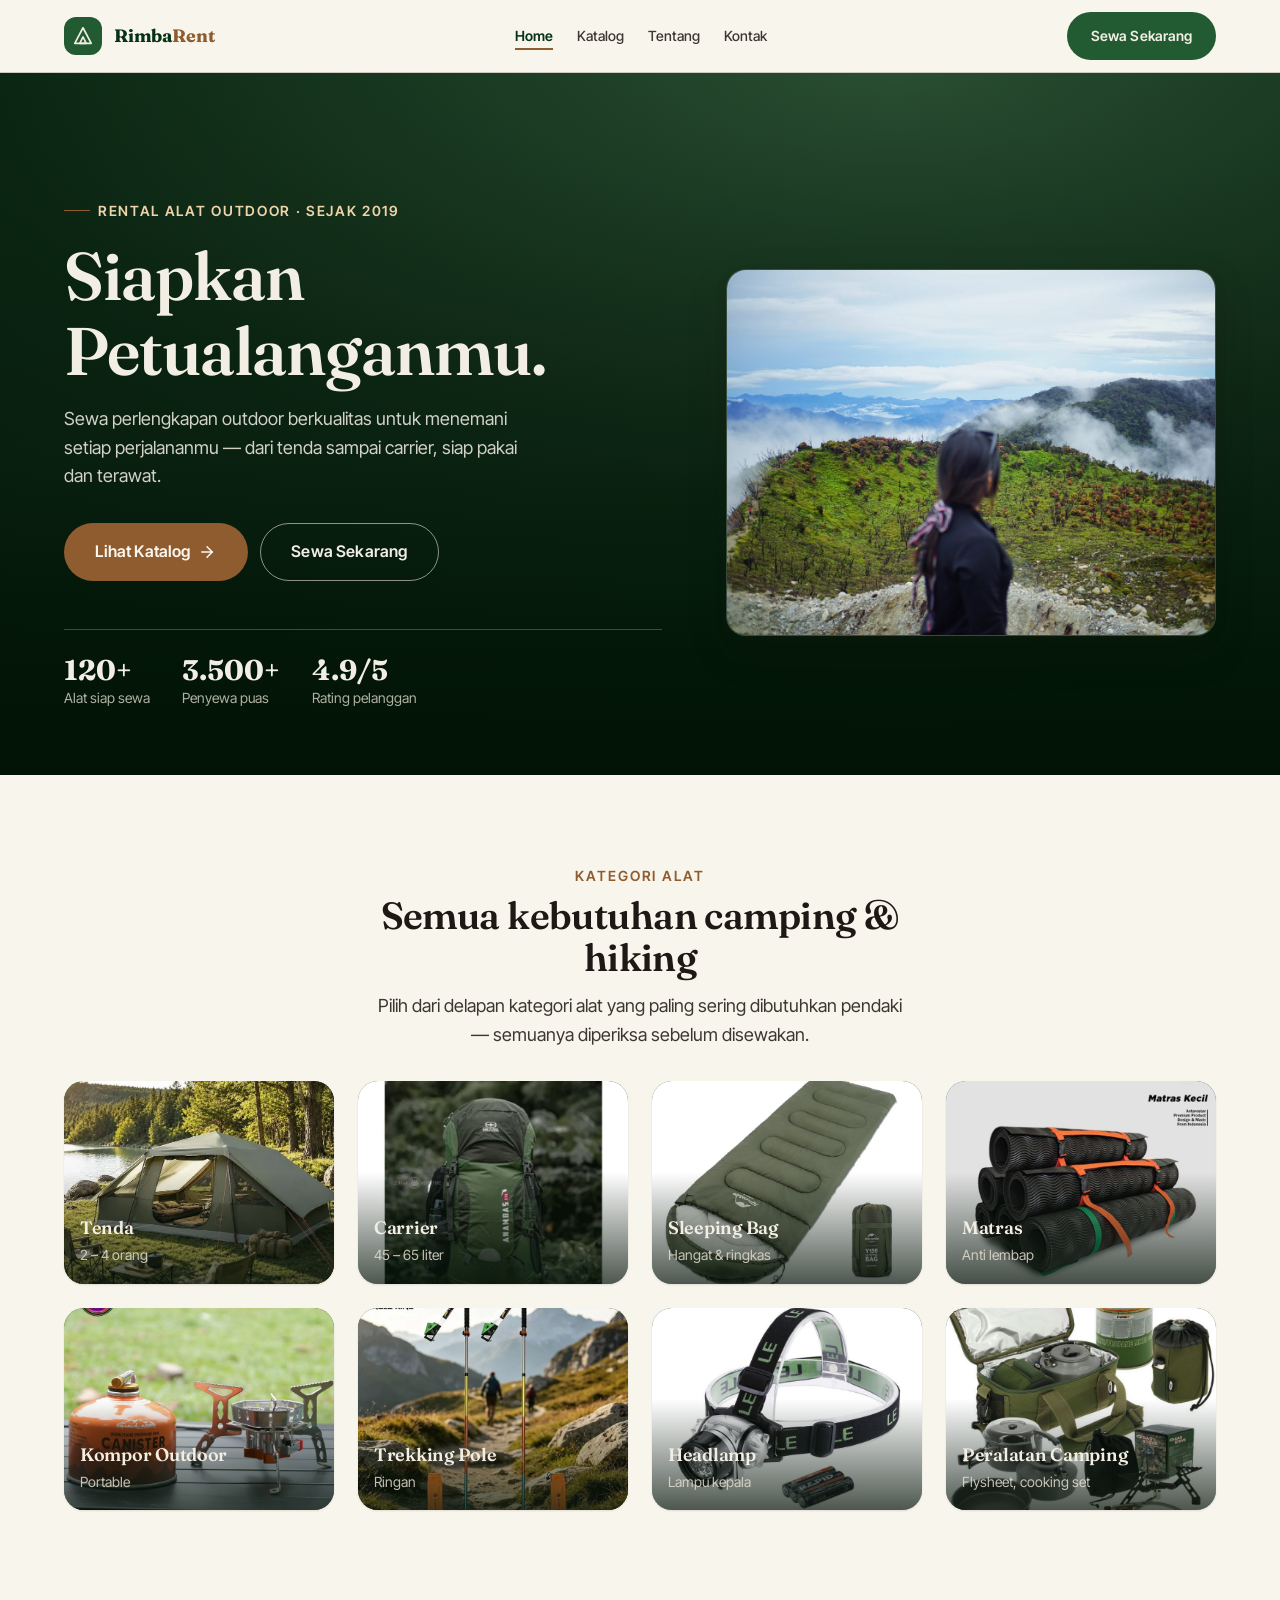
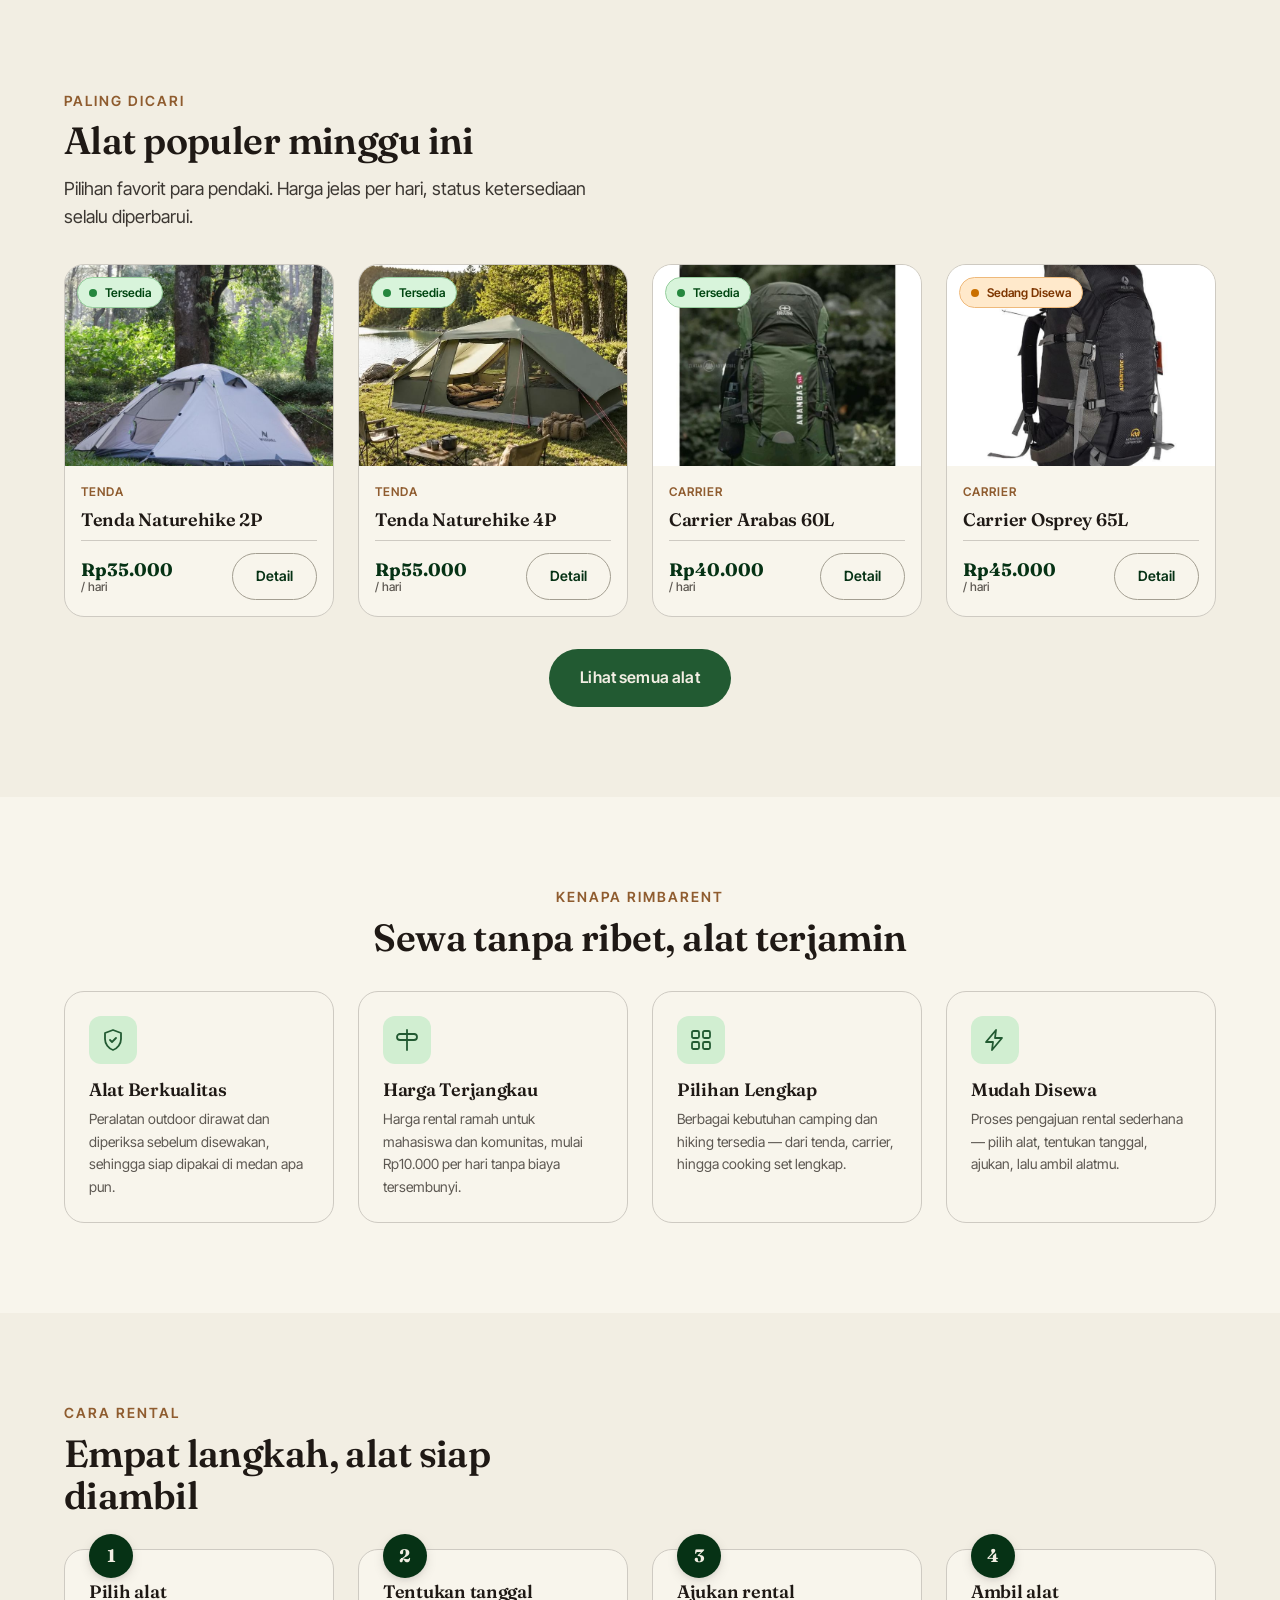
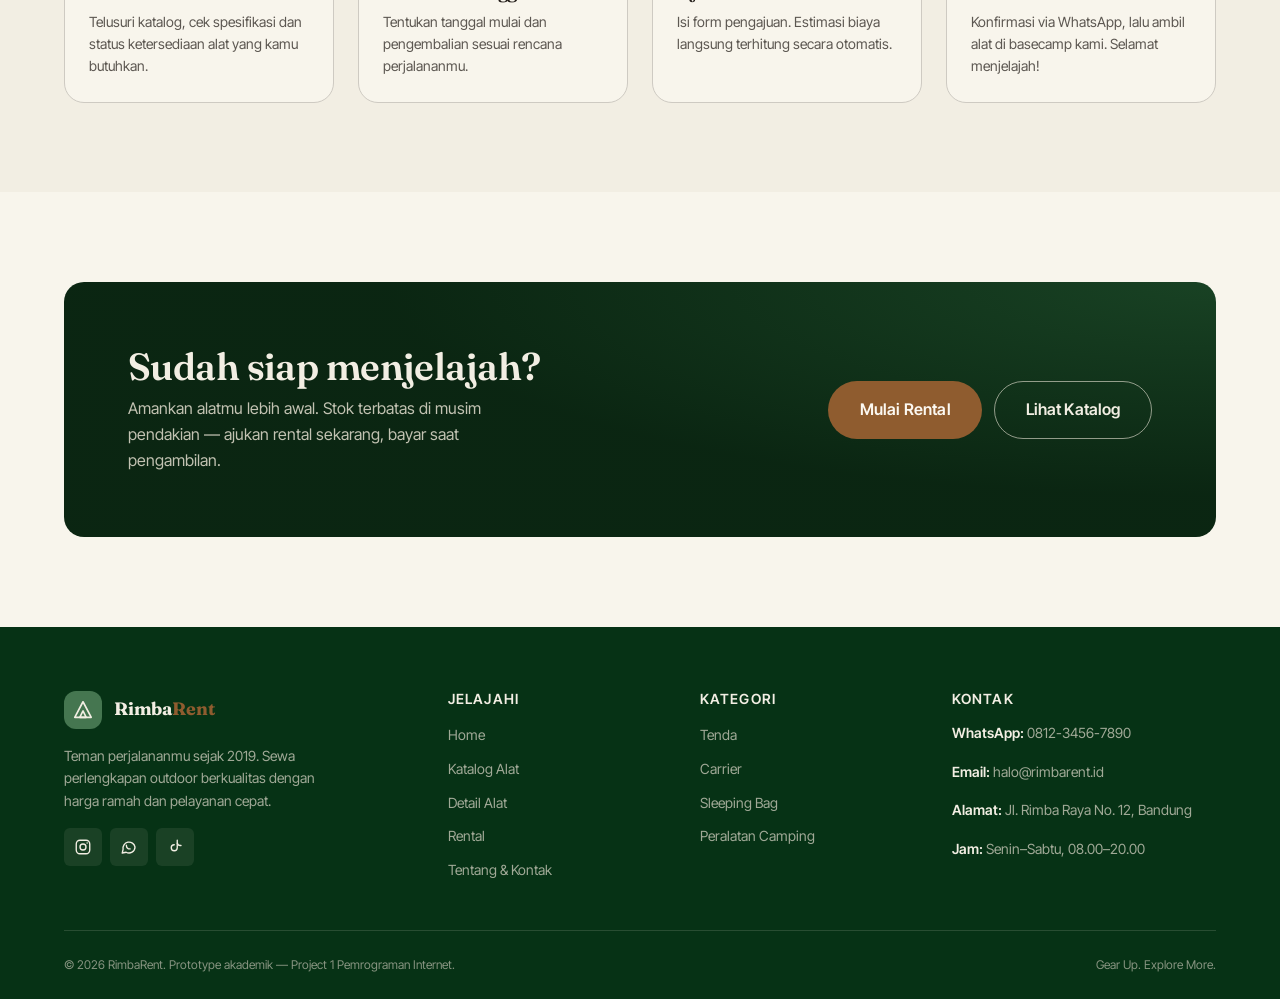
==== index.html @ 0a497bf2 "first commit" ====
<!DOCTYPE html>
<html lang="id">
<head>
  <meta charset="UTF-8">
  <meta name="viewport" content="width=device-width, initial-scale=1.0">
  <meta name="description" content="RimbaRent — sewa perlengkapan outdoor berkualitas: tenda, carrier, sleeping bag, dan alat camping untuk setiap petualanganmu.">
  <title>RimbaRent — Gear Up. Explore More.</title>

  <link rel="preconnect" href="https://fonts.googleapis.com">
  <link rel="preconnect" href="https://fonts.gstatic.com" crossorigin>
  <link href="https://fonts.googleapis.com/css2?family=Fraunces:opsz,wght@9..144,500;9..144,600;9..144,700&family=Inter+Tight:wght@400;500;600;700&display=swap" rel="stylesheet">

  <link rel="stylesheet" href="css/style.css">
  <link rel="stylesheet" href="css/components.css">
  <link rel="stylesheet" href="css/responsive.css">
</head>
<body>
  <a class="skip-link" href="#main">Lewati ke konten utama</a>

  <!-- ================= HEADER / NAVBAR ================= -->
  <header class="site-header">
    <div class="container">
      <nav class="nav" aria-label="Navigasi utama">
        <a class="brand" href="index.html" aria-label="RimbaRent, kembali ke beranda">
          <span class="brand__mark" aria-hidden="true">
            <svg viewBox="0 0 24 24" fill="none" stroke="currentColor" stroke-width="1.8" stroke-linecap="round" stroke-linejoin="round">
              <path d="M12 3 3 20h18L12 3Z"/><path d="M12 13 8.5 20h7L12 13Z"/>
            </svg>
          </span>
          <span class="brand__name">Rimba<b>Rent</b></span>
        </a>

        <ul class="nav__menu">
          <li><a class="nav__link" href="index.html" aria-current="page">Home</a></li>
          <li><a class="nav__link" href="pages/katalog.html">Katalog</a></li>
          <li><a class="nav__link" href="pages/tentang.html">Tentang</a></li>
          <li><a class="nav__link" href="pages/tentang.html#kontak">Kontak</a></li>
        </ul>

        <div class="nav__actions">
          <a class="btn btn--primary" href="pages/rental.html">Sewa Sekarang</a>
          <button class="nav__toggle" type="button" data-nav-toggle aria-expanded="false" aria-controls="nav-drawer" aria-label="Buka menu navigasi">
            <span aria-hidden="true"></span>
          </button>
        </div>
      </nav>
    </div>

    <!-- Drawer mobile -->
    <div class="nav__drawer" id="nav-drawer" data-nav-drawer>
      <div class="container">
        <ul>
          <li><a href="index.html" aria-current="page">Home</a></li>
          <li><a href="pages/katalog.html">Katalog</a></li>
          <li><a href="pages/detail.html">Detail Alat</a></li>
          <li><a href="pages/rental.html">Rental</a></li>
          <li><a href="pages/tentang.html">Tentang</a></li>
        </ul>
        <a class="btn btn--primary btn--block" href="pages/rental.html">Sewa Sekarang</a>
        <p class="drawer-contact">WhatsApp: 0812-3456-7890 · Senin–Sabtu 08.00–20.00</p>
      </div>
    </div>
  </header>

  <main id="main">

    <!-- ================= HERO ================= -->
    <section class="hero hero--placeholder" aria-labelledby="hero-title">
      <div class="hero__media" aria-hidden="true">
        <img src="assets/images/hero/hero-mountain.jpg" alt="" onerror="this.style.display='none'">
      </div>
      <div class="hero__overlay" aria-hidden="true"></div>

      <div class="hero__inner">
        <div class="hero__text">
          <p class="hero__eyebrow">Rental Alat Outdoor · Sejak 2019</p>
          <h1 id="hero-title">Siapkan Petualanganmu.</h1>
          <p class="hero__lead">Sewa perlengkapan outdoor berkualitas untuk menemani setiap perjalananmu — dari tenda sampai carrier, siap pakai dan terawat.</p>

          <div class="hero__cta">
            <a class="btn btn--accent btn--lg" href="pages/katalog.html">
              Lihat Katalog
              <svg class="btn__icon" viewBox="0 0 24 24" fill="none" stroke="currentColor" stroke-width="2" stroke-linecap="round" stroke-linejoin="round" aria-hidden="true"><path d="M5 12h14"/><path d="m12 5 7 7-7 7"/></svg>
            </a>
            <a class="btn btn--outline-light btn--lg" href="pages/rental.html">Sewa Sekarang</a>
          </div>

          <dl class="hero__stats">
            <div class="hero__stat"><b>120+</b><span>Alat siap sewa</span></div>
            <div class="hero__stat"><b>3.500+</b><span>Penyewa puas</span></div>
            <div class="hero__stat"><b>4.9/5</b><span>Rating pelanggan</span></div>
          </dl>
        </div>

        <figure class="hero__figure">
          <img src="assets/images/hero/gambar1.jpeg" alt="Dua pendaki berjalan di punggungan gunung saat matahari terbit" onerror="this.style.display='none'">
          <span class="hero__figure-fallback" aria-hidden="true">
            <svg viewBox="0 0 24 24" fill="none" stroke="currentColor" stroke-width="1.3" stroke-linecap="round" stroke-linejoin="round"><path d="M3 19h18L14 6l-4 6-2-3-5 10Z"/><circle cx="8" cy="6" r="1.6"/></svg>
            <em>hero-hikers.jpg · 4:3</em>
          </span>
        </figure>
      </div>
    </section>

    <!-- ================= KATEGORI ================= -->
    <section class="section section--paper" aria-labelledby="kategori-title">
      <div class="container">
        <div class="section-head section-head--center">
          <span class="eyebrow">Kategori Alat</span>
          <h2 id="kategori-title">Semua kebutuhan camping &amp; hiking</h2>
          <p class="lead center">Pilih dari delapan kategori alat yang paling sering dibutuhkan pendaki — semuanya diperiksa sebelum disewakan.</p>
        </div>

        <div class="grid categories-grid">
          <a class="category-card" href="pages/katalog.html#tenda">
            <div class="category-card__media">
              <img src="assets/images/categories/tenda-naturehike-4p.jpg" alt="Tenda dome Naturehike berdiri di area perkemahan pegunungan" onerror="this.style.display='none'">
              <span class="category-card__icon" aria-hidden="true">
                <svg viewBox="0 0 24 24" fill="none" stroke="currentColor" stroke-width="1.6" stroke-linecap="round" stroke-linejoin="round"><path d="M12 4 2 20h20L12 4Z"/><path d="M12 12 9 20h6l-3-8Z"/></svg>
              </span>
            </div>
            <div class="category-card__body"><h3>Tenda</h3><span>2 – 4 orang</span></div>
          </a>
          <a class="category-card" href="pages/katalog.html#carrier">
            <div class="category-card__media">
              <img src="assets/images/categories/carrier-60l.jpg" alt="Carrier atau tas gunung besar 60 liter warna hijau" onerror="this.style.display='none'">
              <span class="category-card__icon" aria-hidden="true">
                <svg viewBox="0 0 24 24" fill="none" stroke="currentColor" stroke-width="1.6" stroke-linecap="round" stroke-linejoin="round"><path d="M7 7V6a5 5 0 0 1 10 0v1"/><rect x="4" y="7" width="16" height="13" rx="2.5"/><path d="M9 12h6"/></svg>
              </span>
            </div>
            <div class="category-card__body"><h3>Carrier</h3><span>45 – 65 liter</span></div>
          </a>
          <a class="category-card" href="pages/katalog.html#sleeping-bag">
            <div class="category-card__media">
              <img src="assets/images/categories/sleeping-bag.jpg" alt="Sleeping bag tergelar di dalam tenda" onerror="this.style.display='none'">
              <span class="category-card__icon" aria-hidden="true">
                <svg viewBox="0 0 24 24" fill="none" stroke="currentColor" stroke-width="1.6" stroke-linecap="round" stroke-linejoin="round"><path d="M6 4h12v16a2 2 0 0 1-2 2H8a2 2 0 0 1-2-2V4Z"/><path d="M6 9h12"/></svg>
              </span>
            </div>
            <div class="category-card__body"><h3>Sleeping Bag</h3><span>Hangat &amp; ringkas</span></div>
          </a>
          <a class="category-card" href="pages/katalog.html#matras">
            <div class="category-card__media">
              <img src="assets/images/categories/matras.jpg" alt="Matras camping digelar di rerumputan" onerror="this.style.display='none'">
              <span class="category-card__icon" aria-hidden="true">
                <svg viewBox="0 0 24 24" fill="none" stroke="currentColor" stroke-width="1.6" stroke-linecap="round" stroke-linejoin="round"><rect x="3" y="8" width="18" height="8" rx="4"/><path d="M7 8v8M17 8v8"/></svg>
              </span>
            </div>
            <div class="category-card__body"><h3>Matras</h3><span>Anti lembap</span></div>
          </a>
          <a class="category-card" href="pages/katalog.html#kompor">
            <div class="category-card__media">
              <img src="assets/images/categories/kompor.jpg" alt="Kompor portable menyala saat memasak di alam bebas" onerror="this.style.display='none'">
              <span class="category-card__icon" aria-hidden="true">
                <svg viewBox="0 0 24 24" fill="none" stroke="currentColor" stroke-width="1.6" stroke-linecap="round" stroke-linejoin="round"><path d="M12 3s4 4.5 4 8a4 4 0 0 1-8 0c0-3.5 4-8 4-8Z"/><path d="M5 21h14"/></svg>
              </span>
            </div>
            <div class="category-card__body"><h3>Kompor Outdoor</h3><span>Portable</span></div>
          </a>
          <a class="category-card" href="pages/katalog.html#trekking-pole">
            <div class="category-card__media">
              <img src="assets/images/categories/trekking-pole.jpg" alt="Trekking pole tertancap di jalur pendakian" onerror="this.style.display='none'">
              <span class="category-card__icon" aria-hidden="true">
                <svg viewBox="0 0 24 24" fill="none" stroke="currentColor" stroke-width="1.6" stroke-linecap="round" stroke-linejoin="round"><path d="M9 21 15 3"/><path d="M13 3h4"/><path d="M7 21h4"/></svg>
              </span>
            </div>
            <div class="category-card__body"><h3>Trekking Pole</h3><span>Ringan</span></div>
          </a>
          <a class="category-card" href="pages/katalog.html#headlamp">
            <div class="category-card__media">
              <img src="assets/images/categories/headlamp.jpg" alt="Headlamp menyala saat malam di perkemahan" onerror="this.style.display='none'">
              <span class="category-card__icon" aria-hidden="true">
                <svg viewBox="0 0 24 24" fill="none" stroke="currentColor" stroke-width="1.6" stroke-linecap="round" stroke-linejoin="round"><path d="M4 10a8 8 0 0 1 16 0"/><rect x="4" y="10" width="16" height="6" rx="2"/><path d="M8 16v3M16 16v3"/></svg>
              </span>
            </div>
            <div class="category-card__body"><h3>Headlamp</h3><span>Lampu kepala</span></div>
          </a>
          <a class="category-card" href="pages/katalog.html#camping">
            <div class="category-card__media">
              <img src="assets/images/categories/camping.jpg" alt="Peralatan camping seperti flysheet dan cooking set di basecamp" onerror="this.style.display='none'">
              <span class="category-card__icon" aria-hidden="true">
                <svg viewBox="0 0 24 24" fill="none" stroke="currentColor" stroke-width="1.6" stroke-linecap="round" stroke-linejoin="round"><path d="M4 20c0-4 3.5-6 8-6s8 2 8 6"/><path d="M12 14V9"/><path d="M8 9h8"/></svg>
              </span>
            </div>
            <div class="category-card__body"><h3>Peralatan Camping</h3><span>Flysheet, cooking set</span></div>
          </a>
        </div>
      </div>
    </section>

    <!-- ================= ALAT POPULER ================= -->
    <section class="section section--cream" aria-labelledby="populer-title">
      <div class="container">
        <div class="section-head">
          <span class="eyebrow">Paling Dicari</span>
          <h2 id="populer-title">Alat populer minggu ini</h2>
          <p class="lead">Pilihan favorit para pendaki. Harga jelas per hari, status ketersediaan selalu diperbarui.</p>
        </div>

        <div class="grid products-grid">
          <!-- P01 -->
          <article class="product-card">
            <div class="product-card__media">
              <img src="assets/images/products/tenda-naturehike-2p.jpg" alt="Tenda Naturehike 2P dome abu-abu di area perkemahan" loading="lazy" onerror="this.style.display='none'">
            </div>
            <div class="product-card__body">
              <span class="badge badge--ok product-card__badge"><span class="badge__dot"></span>Tersedia</span>
              <span class="product-card__cat">Tenda</span>
              <h3 class="product-card__name">Tenda Naturehike 2P</h3>
              <div class="product-card__foot">
                <p class="price">Rp35.000 <small>/ hari</small></p>
                <a class="btn btn--ghost" href="pages/detail.html">Detail</a>
              </div>
            </div>
          </article>

          <!-- P02 -->
          <article class="product-card">
            <div class="product-card__media">
              <img src="assets/images/products/tenda-naturehike-4p.jpg" alt="Tenda Naturehike 4P dan camping set di alam bebas" loading="lazy" onerror="this.style.display='none'">
            </div>
            <div class="product-card__body">
              <span class="badge badge--ok product-card__badge"><span class="badge__dot"></span>Tersedia</span>
              <span class="product-card__cat">Tenda</span>
              <h3 class="product-card__name">Tenda Naturehike 4P</h3>
              <div class="product-card__foot">
                <p class="price">Rp55.000 <small>/ hari</small></p>
                <a class="btn btn--ghost" href="pages/detail.html">Detail</a>
              </div>
            </div>
          </article>

          <!-- P04 -->
          <article class="product-card">
            <div class="product-card__media">
              <img src="assets/images/products/carrier-60l.jpg" alt="Carrier Arabas 60 liter warna hijau untuk pendakian" loading="lazy" onerror="this.style.display='none'">
            </div>
            <div class="product-card__body">
              <span class="badge badge--ok product-card__badge"><span class="badge__dot"></span>Tersedia</span>
              <span class="product-card__cat">Carrier</span>
              <h3 class="product-card__name">Carrier Arabas 60L</h3>
              <div class="product-card__foot">
                <p class="price">Rp40.000 <small>/ hari</small></p>
                <a class="btn btn--ghost" href="pages/detail.html">Detail</a>
              </div>
            </div>
          </article>

          <!-- P03 -->
          <article class="product-card">
            <div class="product-card__media">
              <img src="assets/images/products/carrier-65l.jpg" alt="Carrier Osprey 65 liter warna hitam untuk ekspedisi" loading="lazy" onerror="this.style.display='none'">
            </div>
            <div class="product-card__body">
              <span class="badge badge--busy product-card__badge"><span class="badge__dot"></span>Sedang Disewa</span>
              <span class="product-card__cat">Carrier</span>
              <h3 class="product-card__name">Carrier Osprey 65L</h3>
              <div class="product-card__foot">
                <p class="price">Rp45.000 <small>/ hari</small></p>
                <a class="btn btn--ghost" href="pages/detail.html">Detail</a>
              </div>
            </div>
          </article>
        </div>

        <div class="center mt-6">
          <a class="btn btn--primary btn--lg" href="pages/katalog.html">Lihat semua alat</a>
        </div>
      </div>
    </section>

    <!-- ================= KEUNGGULAN ================= -->
    <section class="section section--paper" aria-labelledby="keunggulan-title">
      <div class="container">
        <div class="section-head section-head--center">
          <span class="eyebrow">Kenapa RimbaRent</span>
          <h2 id="keunggulan-title">Sewa tanpa ribet, alat terjamin</h2>
        </div>

        <div class="grid features-grid">
          <article class="feature-card">
            <div class="feature-card__icon" aria-hidden="true">
              <svg viewBox="0 0 24 24" fill="none" stroke="currentColor" stroke-width="1.8" stroke-linecap="round" stroke-linejoin="round"><path d="M12 2 4 5v6c0 5 3.4 9.4 8 11 4.6-1.6 8-6 8-11V5l-8-3Z"/><path d="m9 12 2 2 4-4"/></svg>
            </div>
            <h3>Alat Berkualitas</h3>
            <p>Peralatan outdoor dirawat dan diperiksa sebelum disewakan, sehingga siap dipakai di medan apa pun.</p>
          </article>

          <article class="feature-card">
            <div class="feature-card__icon" aria-hidden="true">
              <svg viewBox="0 0 24 24" fill="none" stroke="currentColor" stroke-width="1.8" stroke-linecap="round" stroke-linejoin="round"><path d="M12 2v20"/><path d="M5 6h14"/><path d="M5 6a3 3 0 0 0 0 6h14a3 3 0 0 0 0-6"/></svg>
            </div>
            <h3>Harga Terjangkau</h3>
            <p>Harga rental ramah untuk mahasiswa dan komunitas, mulai Rp10.000 per hari tanpa biaya tersembunyi.</p>
          </article>

          <article class="feature-card">
            <div class="feature-card__icon" aria-hidden="true">
              <svg viewBox="0 0 24 24" fill="none" stroke="currentColor" stroke-width="1.8" stroke-linecap="round" stroke-linejoin="round"><rect x="3" y="3" width="7" height="7" rx="1.5"/><rect x="14" y="3" width="7" height="7" rx="1.5"/><rect x="3" y="14" width="7" height="7" rx="1.5"/><rect x="14" y="14" width="7" height="7" rx="1.5"/></svg>
            </div>
            <h3>Pilihan Lengkap</h3>
            <p>Berbagai kebutuhan camping dan hiking tersedia — dari tenda, carrier, hingga cooking set lengkap.</p>
          </article>

          <article class="feature-card">
            <div class="feature-card__icon" aria-hidden="true">
              <svg viewBox="0 0 24 24" fill="none" stroke="currentColor" stroke-width="1.8" stroke-linecap="round" stroke-linejoin="round"><path d="M13 2 3 14h7l-1 8 10-12h-7l1-8Z"/></svg>
            </div>
            <h3>Mudah Disewa</h3>
            <p>Proses pengajuan rental sederhana — pilih alat, tentukan tanggal, ajukan, lalu ambil alatmu.</p>
          </article>
        </div>
      </div>
    </section>

    <!-- ================= CARA RENTAL ================= -->
    <section class="section section--cream" aria-labelledby="cara-title">
      <div class="container">
        <div class="section-head">
          <span class="eyebrow">Cara Rental</span>
          <h2 id="cara-title">Empat langkah, alat siap diambil</h2>
        </div>

        <div class="grid steps-grid">
          <article class="step-card">
            <span class="step-card__num" aria-hidden="true">1</span>
            <h3>Pilih alat</h3>
            <p>Telusuri katalog, cek spesifikasi dan status ketersediaan alat yang kamu butuhkan.</p>
          </article>
          <article class="step-card">
            <span class="step-card__num" aria-hidden="true">2</span>
            <h3>Tentukan tanggal</h3>
            <p>Tentukan tanggal mulai dan pengembalian sesuai rencana perjalananmu.</p>
          </article>
          <article class="step-card">
            <span class="step-card__num" aria-hidden="true">3</span>
            <h3>Ajukan rental</h3>
            <p>Isi form pengajuan. Estimasi biaya langsung terhitung secara otomatis.</p>
          </article>
          <article class="step-card">
            <span class="step-card__num" aria-hidden="true">4</span>
            <h3>Ambil alat</h3>
            <p>Konfirmasi via WhatsApp, lalu ambil alat di basecamp kami. Selamat menjelajah!</p>
          </article>
        </div>
      </div>
    </section>

    <!-- ================= CTA ================= -->
    <section class="section section--paper" aria-labelledby="cta-title">
      <div class="container">
        <div class="cta-band">
          <div>
            <h2 id="cta-title">Sudah siap menjelajah?</h2>
            <p>Amankan alatmu lebih awal. Stok terbatas di musim pendakian — ajukan rental sekarang, bayar saat pengambilan.</p>
          </div>
          <div class="cta-band__actions">
            <a class="btn btn--accent btn--lg" href="pages/rental.html">Mulai Rental</a>
            <a class="btn btn--outline-light btn--lg" href="pages/katalog.html">Lihat Katalog</a>
          </div>
        </div>
      </div>
    </section>

  </main>

  <!-- ================= FOOTER ================= -->
  <footer class="site-footer">
    <div class="container">
      <div class="footer-grid">
        <div class="footer-brand">
          <a class="brand" href="index.html">
            <span class="brand__mark" aria-hidden="true">
              <svg viewBox="0 0 24 24" fill="none" stroke="currentColor" stroke-width="1.8" stroke-linecap="round" stroke-linejoin="round"><path d="M12 3 3 20h18L12 3Z"/><path d="M12 13 8.5 20h7L12 13Z"/></svg>
            </span>
            <span class="brand__name">Rimba<b>Rent</b></span>
          </a>
          <p>Teman perjalananmu sejak 2019. Sewa perlengkapan outdoor berkualitas dengan harga ramah dan pelayanan cepat.</p>
          <div class="footer-social">
            <a href="#" aria-label="Instagram RimbaRent"><svg viewBox="0 0 24 24" fill="none" stroke="currentColor" stroke-width="1.8" stroke-linecap="round" stroke-linejoin="round"><rect x="3" y="3" width="18" height="18" rx="5"/><circle cx="12" cy="12" r="4"/><circle cx="17.5" cy="6.5" r="1" fill="currentColor" stroke="none"/></svg></a>
            <a href="#" aria-label="WhatsApp RimbaRent"><svg viewBox="0 0 24 24" fill="none" stroke="currentColor" stroke-width="1.8" stroke-linecap="round" stroke-linejoin="round"><path d="M20 12a8 8 0 0 1-11.8 7L3 20l1.1-4.9A8 8 0 1 1 20 12Z"/><path d="M8.5 9.5c0 3 2 5 5 5"/></svg></a>
            <a href="#" aria-label="TikTok RimbaRent"><svg viewBox="0 0 24 24" fill="none" stroke="currentColor" stroke-width="1.8" stroke-linecap="round" stroke-linejoin="round"><path d="M15 3v10a4 4 0 1 1-4-4"/><path d="M15 7a5 5 0 0 0 5 3"/></svg></a>
          </div>
        </div>

        <nav class="footer-col" aria-label="Menu footer">
          <h4>Jelajahi</h4>
          <ul>
            <li><a href="index.html">Home</a></li>
            <li><a href="pages/katalog.html">Katalog Alat</a></li>
            <li><a href="pages/detail.html">Detail Alat</a></li>
            <li><a href="pages/rental.html">Rental</a></li>
            <li><a href="pages/tentang.html">Tentang &amp; Kontak</a></li>
          </ul>
        </nav>

        <nav class="footer-col" aria-label="Kategori footer">
          <h4>Kategori</h4>
          <ul>
            <li><a href="pages/katalog.html#tenda">Tenda</a></li>
            <li><a href="pages/katalog.html#carrier">Carrier</a></li>
            <li><a href="pages/katalog.html#sleeping-bag">Sleeping Bag</a></li>
            <li><a href="pages/katalog.html#camping">Peralatan Camping</a></li>
          </ul>
        </nav>

        <div class="footer-col">
          <h4>Kontak</h4>
          <ul class="footer-contact">
            <li><b>WhatsApp:</b> 0812-3456-7890</li>
            <li><b>Email:</b> halo@rimbarent.id</li>
            <li><b>Alamat:</b> Jl. Rimba Raya No. 12, Bandung</li>
            <li><b>Jam:</b> Senin–Sabtu, 08.00–20.00</li>
          </ul>
        </div>
      </div>

      <div class="footer-bottom">
        <p>&copy; <span data-year>2026</span> RimbaRent. Prototype akademik — Project 1 Pemrograman Internet.</p>
        <p>Gear Up. Explore More.</p>
      </div>
    </div>
  </footer>

  <script src="js/script.js"></script>
</body>
</html>
---- css/style.css ----
/* ==========================================================================
   RimbaRent — Sistem Informasi Rental Alat Outdoor
   style.css — Design tokens (OKLCH), reset, base typography, layout primitives
   Hallmark · macrostructure: Photographic (hero-led) · Mode A (quality layer)
   Hallmark · pre-emit critique: P5 H5 E5 S4 R5 V4
   --------------------------------------------------------------------------
   Palet OKLCH, tanpa #000/#fff murni, neutrals ter-tint hangat selaras accent.
   ========================================================================== */

/* --------------------------------------------------------------------------
   1. DESIGN TOKENS
   -------------------------------------------------------------------------- */
:root {
  /* --- Brand core (5 warna) --- */
  --forest:  oklch(42% 0.09 150);
  --dark:    oklch(28% 0.07 150);
  --earth:   oklch(52% 0.09 60);
  --cream:   oklch(95% 0.015 90);
  --ink:     oklch(22% 0.012 60);

  /* --- Turunan brand (tint/shade dari brand core, bukan warna baru) --- */
  --forest-deep: oklch(34% 0.08 150);
  --forest-soft: oklch(52% 0.08 150);
  --paper:       oklch(97% 0.012 90);   /* surface lebih terang dari cream */
  --paper-2:     oklch(92% 0.016 90);   /* surface alt */
  --rule:        oklch(84% 0.012 85);   /* hairline */
  --muted:       oklch(46% 0.012 70);   /* teks sekunder */
  --ink-soft:    oklch(34% 0.012 65);   /* teks body lembut */

  /* --- Status (bagian sistem) --- */
  --ok:     oklch(55% 0.14 148);
  --ok-bg:  oklch(94% 0.045 148);
  --busy:   oklch(63% 0.15 60);
  --busy-bg:oklch(95% 0.05 70);
  --maint:  oklch(52% 0.18 27);
  --maint-bg:oklch(95% 0.04 27);

  /* --- Accent (highlighter, pakai <=3% viewport) --- */
  --accent: var(--earth);

  /* --- Tipografi --- */
  --font-display: "Fraunces", "Iowan Old Style", Georgia, ui-serif, serif;
  --font-body:    "Inter Tight", ui-sans-serif, system-ui, -apple-system, "Segoe UI", Roboto, sans-serif;

  /* Skala rasio — perfect fourth (1.333) */
  --fs-xs:   0.75rem;   /* 12 */
  --fs-sm:   0.875rem;  /* 14 */
  --fs-base: 1rem;      /* 16 */
  --fs-md:   1.125rem;  /* 18 */
  --fs-lg:   1.333rem;  /* 21.3 */
  --fs-xl:   1.777rem;  /* 28.4 */
  --fs-2xl:  2.369rem;  /* 37.9 */
  --fs-3xl:  3.157rem;  /* 50.5 */
  --fs-4xl:  4.209rem;  /* 67.3 */

  --lh-display: 1.12;
  --lh-tight:   1.25;
  --lh-body:    1.6;

  --measure: 65ch;

  /* --- Spacing (kelipatan 4/8) --- */
  --sp-1:  0.25rem;
  --sp-2:  0.5rem;
  --sp-3:  0.75rem;
  --sp-4:  1rem;
  --sp-5:  1.5rem;
  --sp-6:  2rem;
  --sp-7:  3rem;
  --sp-8:  4rem;
  --sp-9:  6rem;

  /* --- Radius --- */
  --r-sm:  6px;
  --r-md:  12px;
  --r-lg:  20px;
  --r-pill: 999px;

  /* --- Shadow (tinted, bukan abu kaku) --- */
  --sh-sm: 0 1px 2px oklch(22% 0.02 60 / 0.06),
           0 1px 3px oklch(22% 0.02 60 / 0.05);
  --sh-md: 0 4px 12px oklch(22% 0.02 60 / 0.10),
           0 2px 4px oklch(22% 0.02 60 / 0.06);
  --sh-lg: 0 16px 40px oklch(22% 0.02 60 / 0.16),
           0 6px 14px oklch(22% 0.02 60 / 0.08);

  /* --- Motion --- */
  --ease:  cubic-bezier(0.22, 0.61, 0.36, 1);
  --t-fast: 160ms var(--ease);
  --t-med:  240ms var(--ease);
  --t-slow: 320ms var(--ease);

  /* --- Layout --- */
  --container: 1200px;
  --gutter: 1.5rem;
  --header-h: 72px;
}

/* --------------------------------------------------------------------------
   2. RESET
   -------------------------------------------------------------------------- */
*,
*::before,
*::after { box-sizing: border-box; }

* { margin: 0; }

html {
  -webkit-text-size-adjust: 100%;
  scroll-behavior: smooth;
  scroll-padding-top: calc(var(--header-h) + 1rem);
}

body {
  font-family: var(--font-body);
  font-size: var(--fs-base);
  line-height: var(--lh-body);
  color: var(--ink);
  background-color: var(--paper);
  -webkit-font-smoothing: antialiased;
  text-rendering: optimizeLegibility;
  overflow-x: hidden;
}

img, picture, svg, video {
  display: block;
  max-width: 100%;
}

input, button, textarea, select {
  font: inherit;
  color: inherit;
}

button { cursor: pointer; }

a {
  color: inherit;
  text-decoration: none;
}

ul, ol { list-style: none; padding: 0; }

/* --------------------------------------------------------------------------
   3. TYPOGRAPHY
   -------------------------------------------------------------------------- */
h1, h2, h3, h4 {
  font-family: var(--font-display);
  font-weight: 600;
  line-height: var(--lh-display);
  color: var(--ink);
  letter-spacing: -0.015em;
}

h1 { font-size: clamp(var(--fs-2xl), 6vw, var(--fs-4xl)); }
h2 { font-size: clamp(var(--fs-xl), 4vw, var(--fs-2xl)); }
h3 { font-size: var(--fs-lg); }
h4 { font-size: var(--fs-md); }

p { max-width: var(--measure); }

strong, b { font-weight: 700; }

.eyebrow {
  font-family: var(--font-body);
  font-size: var(--fs-sm);
  font-weight: 600;
  letter-spacing: 0.14em;
  text-transform: uppercase;
  color: var(--earth);
}

.lead {
  font-size: var(--fs-md);
  color: var(--ink-soft);
  line-height: var(--lh-body);
}

.text-muted { color: var(--muted); }

/* --------------------------------------------------------------------------
   4. LAYOUT PRIMITIVES
   -------------------------------------------------------------------------- */
.container {
  width: 100%;
  max-width: var(--container);
  margin-inline: auto;
  padding-inline: var(--gutter);
}

.section {
  padding-block: clamp(var(--sp-7), 7vw, var(--sp-9));
}

.section--paper { background: var(--paper); }
.section--cream { background: var(--cream); }
.section--dark  { background: var(--dark); color: var(--cream); }
.section--dark h1,
.section--dark h2,
.section--dark h3 { color: var(--cream); }

.section-head {
  max-width: 60ch;
  margin-bottom: var(--sp-6);
}

.section-head--center {
  margin-inline: auto;
  text-align: center;
}

.section-head .eyebrow { display: block; margin-bottom: var(--sp-2); }

.section-head h2 { margin-bottom: var(--sp-3); }

/* Divider hairline (Hallmark default) */
.rule {
  border: 0;
  border-top: 1px solid var(--rule);
}

.rule--dark { border-top-color: oklch(52% 0.03 150 / 0.35); }

/* Grid utilitas */
.grid { display: grid; gap: var(--sp-5); }

/* --------------------------------------------------------------------------
   5. AKSESIBILITAS
   -------------------------------------------------------------------------- */
:where(a, button, input, select, textarea, [tabindex]):focus-visible {
  outline: 2px solid var(--accent);
  outline-offset: 2px;
  border-radius: var(--r-sm);
}

.visually-hidden {
  position: absolute !important;
  width: 1px; height: 1px;
  padding: 0; margin: -1px;
  overflow: hidden;
  clip: rect(0 0 0 0);
  white-space: nowrap;
  border: 0;
}

.skip-link {
  position: absolute;
  top: var(--sp-4);
  left: var(--sp-4);
  z-index: 200;
  background: var(--dark);
  color: var(--cream);
  padding: var(--sp-2) var(--sp-4);
  border-radius: var(--r-sm);
  transform: translateY(-150%);
  transition: transform var(--t-fast);
}
.skip-link:focus { transform: translateY(0); }

/* --------------------------------------------------------------------------
   6. HELPERS
   -------------------------------------------------------------------------- */
.stack > * + * { margin-top: var(--sp-4); }
.stack-sm > * + * { margin-top: var(--sp-2); }
.cluster {
  display: flex;
  flex-wrap: wrap;
  gap: var(--sp-3);
  align-items: center;
}
.center { text-align: center; margin-inline: auto; }
.mt-6 { margin-top: var(--sp-6); }
.mt-7 { margin-top: var(--sp-7); }
---- css/components.css ----
/* ==========================================================================
   RimbaRent — components.css
   Navbar, footer, buttons, cards, badges, forms, hero, sections, map, dll.
   ========================================================================== */

/* --------------------------------------------------------------------------
   NAVBAR
   -------------------------------------------------------------------------- */
.site-header {
  position: sticky;
  top: 0;
  z-index: 100;
  background: oklch(97% 0.012 90 / 0.92);
  backdrop-filter: saturate(140%) blur(10px);
  border-bottom: 1px solid var(--rule);
}

.nav {
  display: flex;
  align-items: center;
  justify-content: space-between;
  gap: var(--sp-4);
  min-height: var(--header-h);
}

.brand {
  display: inline-flex;
  align-items: center;
  gap: var(--sp-3);
  font-family: var(--font-display);
  font-weight: 700;
  font-size: var(--fs-md);
  letter-spacing: -0.01em;
  color: var(--dark);
}

.brand__mark {
  display: grid;
  place-items: center;
  width: 38px;
  height: 38px;
  border-radius: var(--r-md);
  background: var(--forest);
  color: var(--cream);
  flex: none;
}
.brand__mark svg { width: 22px; height: 22px; }

.brand__name b { color: var(--earth); font-weight: 700; }

.nav__menu {
  display: flex;
  align-items: center;
  gap: var(--sp-5);
}

.nav__link {
  position: relative;
  font-size: var(--fs-sm);
  font-weight: 500;
  color: var(--ink-soft);
  padding-block: var(--sp-1);
  transition: color var(--t-fast);
}

.nav__link::after {
  content: "";
  position: absolute;
  left: 0;
  bottom: -2px;
  width: 100%;
  height: 2px;
  background: var(--accent);
  transform: scaleX(0);
  transform-origin: left;
  transition: transform var(--t-med);
}

.nav__link:hover { color: var(--dark); }
.nav__link:hover::after,
.nav__link[aria-current="page"]::after { transform: scaleX(1); }
.nav__link[aria-current="page"] { color: var(--dark); font-weight: 600; }

.nav__actions { display: flex; align-items: center; gap: var(--sp-3); }

.nav__toggle {
  display: none;
  width: 44px;
  height: 44px;
  border: 1px solid var(--rule);
  background: var(--paper);
  border-radius: var(--r-md);
  position: relative;
}
.nav__toggle span,
.nav__toggle span::before,
.nav__toggle span::after {
  content: "";
  position: absolute;
  left: 50%;
  width: 18px;
  height: 2px;
  background: var(--dark);
  border-radius: 2px;
  transform: translateX(-50%);
  transition: transform var(--t-med), opacity var(--t-fast);
}
.nav__toggle span { top: 50%; transform: translate(-50%, -50%); }
.nav__toggle span::before { top: -6px; }
.nav__toggle span::after  { top: 6px; }

.nav__toggle[aria-expanded="true"] span { transform: translate(-50%, -50%) rotate(45deg); }
.nav__toggle[aria-expanded="true"] span::before { opacity: 0; }
.nav__toggle[aria-expanded="true"] span::after { transform: translateX(-50%) rotate(-90deg); top: 0; }

/* Mobile drawer */
.nav__drawer {
  display: none;
}

/* --------------------------------------------------------------------------
   BUTTONS
   -------------------------------------------------------------------------- */
.btn {
  --btn-bg: var(--forest);
  --btn-fg: var(--cream);
  --btn-bd: transparent;
  display: inline-flex;
  align-items: center;
  justify-content: center;
  gap: var(--sp-2);
  padding: 0.72rem 1.4rem;
  min-height: 44px;
  font-family: var(--font-body);
  font-size: var(--fs-sm);
  font-weight: 600;
  letter-spacing: 0.01em;
  color: var(--btn-fg);
  background: var(--btn-bg);
  border: 1px solid var(--btn-bd);
  border-radius: var(--r-pill);
  transition: transform var(--t-fast), box-shadow var(--t-med),
              background-color var(--t-med), color var(--t-med),
              border-color var(--t-med);
}
.btn:hover { transform: translateY(-2px); box-shadow: var(--sh-md); }
.btn:active { transform: translateY(1px); box-shadow: var(--sh-sm); }
.btn:disabled,
.btn[aria-disabled="true"] {
  opacity: 0.5;
  cursor: not-allowed;
  transform: none;
  box-shadow: none;
}

.btn--primary { --btn-bg: var(--forest); --btn-fg: var(--cream); }
.btn--primary:hover { --btn-bg: var(--forest-deep); }

.btn--accent { --btn-bg: var(--earth); --btn-fg: oklch(98% 0.01 80); }
.btn--accent:hover { --btn-bg: oklch(46% 0.10 60); }

.btn--ghost {
  --btn-bg: transparent;
  --btn-fg: var(--dark);
  --btn-bd: oklch(70% 0.02 90);
}
.btn--ghost:hover {
  --btn-bd: var(--dark);
  --btn-bg: var(--dark);
  --btn-fg: var(--cream);
}

.btn--light {
  --btn-bg: var(--cream);
  --btn-fg: var(--dark);
}
.btn--light:hover { --btn-bg: var(--paper); }

.btn--outline-light {
  --btn-bg: transparent;
  --btn-fg: var(--cream);
  --btn-bd: oklch(92% 0.02 90 / 0.6);
}
.btn--outline-light:hover {
  --btn-bg: oklch(96% 0.02 90 / 0.12);
  --btn-bd: var(--cream);
}

.btn--block { width: 100%; }
.btn--lg { padding: 0.95rem 1.9rem; font-size: var(--fs-base); }

.btn__icon { width: 18px; height: 18px; flex: none; }

/* --------------------------------------------------------------------------
   HERO
   -------------------------------------------------------------------------- */
.hero {
  position: relative;
  isolation: isolate;
  color: var(--cream);
  min-height: clamp(520px, 78vh, 760px);
  display: flex;
  align-items: flex-end;
  overflow: hidden;
  background: var(--dark);
}

.hero__media {
  position: absolute;
  inset: 0;
  z-index: -2;
}
.hero__media img {
  width: 100%;
  height: 100%;
  object-fit: cover;
  object-position: center 55%;
}

/* Overlay: dua lapis — scrim bawah + tint hutan */
.hero__overlay {
  position: absolute;
  inset: 0;
  z-index: -1;
  background:
    linear-gradient(180deg,
      oklch(20% 0.03 150 / 0.35) 0%,
      oklch(20% 0.03 150 / 0.55) 55%,
      oklch(16% 0.04 150 / 0.88) 100%);
}

/* Placeholder hero (bila gambar belum ada) */
.hero--placeholder .hero__media {
  background:
    radial-gradient(120% 100% at 70% 0%, oklch(48% 0.08 150) 0%, oklch(26% 0.06 150) 60%, oklch(20% 0.05 150) 100%);
}

.hero__inner {
  width: 100%;
  max-width: var(--container);
  margin-inline: auto;
  padding: clamp(var(--sp-7), 8vw, var(--sp-9)) var(--gutter) clamp(var(--sp-6), 6vw, var(--sp-8));
  display: grid;
  grid-template-columns: 1.1fr 0.9fr;
  gap: clamp(var(--sp-5), 5vw, var(--sp-8));
  align-items: center;
}

.hero__text {
  position: relative;
  z-index: 1;
}

/* Gambar hero split (kanan) */
.hero__figure {
  position: relative;
  margin: 0;
  z-index: 1;
  border-radius: var(--r-lg);
  overflow: hidden;
  aspect-ratio: 4 / 3;
  box-shadow: var(--sh-lg);
  border: 1px solid oklch(92% 0.02 90 / 0.18);
  background: oklch(26% 0.05 150);
}
.hero__figure img {
  position: relative;
  z-index: 1;
  width: 100%;
  height: 100%;
  object-fit: cover;
  object-position: center;
  transition: transform var(--t-slow);
}
.hero__figure:hover img { transform: scale(1.04); }

/* Fallback bila gambar belum tersedia (di bawah img; tampil saat img hidden) */
.hero__figure-fallback {
  position: absolute;
  inset: 0;
  z-index: 0;
  display: grid;
  place-content: center;
  justify-items: center;
  gap: var(--sp-3);
  text-align: center;
  color: oklch(90% 0.03 90 / 0.75);
  background: linear-gradient(145deg, oklch(40% 0.07 150), oklch(24% 0.05 150));
  transition: transform var(--t-slow);
}
.hero__figure:hover .hero__figure-fallback { transform: scale(1.04); }
.hero__figure-fallback svg { width: 56px; height: 56px; opacity: 0.85; }
.hero__figure-fallback em {
  font-family: var(--font-body);
  font-style: normal;
  font-size: var(--fs-xs);
  letter-spacing: 0.08em;
  text-transform: uppercase;
}

.hero__eyebrow {
  display: inline-flex;
  align-items: center;
  gap: var(--sp-2);
  font-size: var(--fs-sm);
  font-weight: 600;
  letter-spacing: 0.12em;
  text-transform: uppercase;
  color: oklch(88% 0.06 80);
  margin-bottom: var(--sp-4);
}
.hero__eyebrow::before {
  content: "";
  width: 26px;
  height: 1px;
  background: var(--accent);
}

.hero h1 {
  color: var(--cream);
  max-width: 16ch;
  margin-bottom: var(--sp-4);
  text-wrap: balance;
}

.hero__lead {
  max-width: 48ch;
  font-size: var(--fs-md);
  color: oklch(92% 0.015 90 / 0.9);
  margin-bottom: var(--sp-6);
}

.hero__cta { display: flex; flex-wrap: wrap; gap: var(--sp-3); }

.hero__stats {
  display: flex;
  flex-wrap: wrap;
  gap: var(--sp-6);
  margin-top: var(--sp-7);
  padding-top: var(--sp-5);
  border-top: 1px solid oklch(92% 0.02 90 / 0.25);
}
.hero__stat b {
  display: block;
  font-family: var(--font-display);
  font-size: var(--fs-xl);
  color: var(--cream);
  line-height: 1.1;
}
.hero__stat span {
  font-size: var(--fs-sm);
  color: oklch(88% 0.02 90 / 0.8);
}

/* --------------------------------------------------------------------------
   CATEGORY CARD
   -------------------------------------------------------------------------- */
.categories-grid {
  grid-template-columns: repeat(4, 1fr);
}

.category-card {
  position: relative;
  display: block;
  border-radius: var(--r-lg);
  overflow: hidden;
  background: var(--paper-2);
  box-shadow: var(--sh-sm);
  transition: transform var(--t-med), box-shadow var(--t-med);
}
.category-card:hover { transform: translateY(-4px); box-shadow: var(--sh-md); }

.category-card__media {
  position: relative;
  aspect-ratio: 4 / 3;
  overflow: hidden;
  background: var(--paper-2);
}
.category-card__media img {
  position: relative;
  z-index: 1;
  width: 100%; height: 100%;
  object-fit: cover;
  transition: transform var(--t-slow);
}
.category-card:hover .category-card__media img { transform: scale(1.06); }

.category-card__media::after {
  content: "";
  position: absolute;
  inset: 0;
  z-index: 2;
  background: linear-gradient(180deg, transparent 45%, oklch(18% 0.03 150 / 0.72) 100%);
}

.category-card__body {
  position: absolute;
  left: 0; right: 0; bottom: 0;
  z-index: 3;
  padding: var(--sp-4);
  color: var(--cream);
}
.category-card__body h3 {
  color: var(--cream);
  font-size: var(--fs-md);
  margin-bottom: var(--sp-1);
}
.category-card__body span {
  font-size: var(--fs-sm);
  color: oklch(90% 0.02 90 / 0.85);
}

/* Placeholder kategori — fallback ikon bila gambar belum ada (di bawah img) */
.category-card__media .category-card__icon {
  position: absolute;
  inset: 0;
  z-index: 0;
  display: grid;
  place-items: center;
  color: oklch(98% 0.01 90 / 0.9);
  background: linear-gradient(145deg, var(--forest-soft), var(--forest-deep));
}
.category-card__media .category-card__icon svg { width: 44px; height: 44px; opacity: 0.9; }

/* --------------------------------------------------------------------------
   PRODUCT CARD
   -------------------------------------------------------------------------- */
.products-grid {
  grid-template-columns: repeat(4, 1fr);
}

.product-card {
  position: relative;
  display: flex;
  flex-direction: column;
  background: var(--paper);
  border: 1px solid var(--rule);
  border-radius: var(--r-lg);
  overflow: hidden;
  transition: transform var(--t-med), box-shadow var(--t-med), border-color var(--t-med);
}
.product-card:hover {
  transform: translateY(-6px);
  box-shadow: var(--sh-lg);
  border-color: oklch(78% 0.04 100);
}

.product-card__media {
  position: relative;
  aspect-ratio: 4 / 3;
  overflow: hidden;
  background: var(--paper-2);
}
.product-card__media img {
  width: 100%; height: 100%;
  object-fit: cover;
  transition: transform var(--t-slow);
}
.product-card:hover .product-card__media img { transform: scale(1.05); }

.product-card__media.is-placeholder {
  display: grid;
  place-items: center;
  background: linear-gradient(145deg, var(--paper-2), var(--cream));
}
.product-card__media.is-placeholder svg {
  width: 46px; height: 46px;
  color: oklch(60% 0.04 130);
}

.product-card__badge {
  position: absolute;
  top: var(--sp-3);
  left: var(--sp-3);
  z-index: 2;
}

.product-card__body {
  display: flex;
  flex-direction: column;
  gap: var(--sp-2);
  padding: var(--sp-4);
  flex: 1;
}

.product-card__cat {
  font-size: var(--fs-xs);
  font-weight: 600;
  letter-spacing: 0.08em;
  text-transform: uppercase;
  color: var(--earth);
}

.product-card__name {
  font-family: var(--font-display);
  font-size: var(--fs-md);
  font-weight: 600;
  line-height: var(--lh-tight);
  color: var(--ink);
}

.product-card__meta {
  display: flex;
  align-items: center;
  gap: var(--sp-2);
  font-size: var(--fs-sm);
  color: var(--muted);
}

.product-card__foot {
  display: flex;
  align-items: center;
  justify-content: space-between;
  gap: var(--sp-3);
  margin-top: auto;
  padding-top: var(--sp-3);
  border-top: 1px solid var(--rule);
}

.price {
  font-family: var(--font-display);
  font-weight: 700;
  font-size: var(--fs-md);
  color: var(--dark);
  line-height: 1.1;
}
.price small {
  display: block;
  font-family: var(--font-body);
  font-size: var(--fs-xs);
  font-weight: 500;
  color: var(--muted);
}

/* --------------------------------------------------------------------------
   BADGE / STATUS
   -------------------------------------------------------------------------- */
.badge {
  display: inline-flex;
  align-items: center;
  gap: var(--sp-2);
  padding: 0.3rem 0.7rem;
  font-size: var(--fs-xs);
  font-weight: 600;
  border-radius: var(--r-pill);
  border: 1px solid transparent;
  white-space: nowrap;
}
.badge__dot {
  width: 8px; height: 8px;
  border-radius: 50%;
  flex: none;
}

.badge--ok    { background: var(--ok-bg);    color: oklch(34% 0.11 148); border-color: oklch(80% 0.09 148); }
.badge--ok    .badge__dot { background: var(--ok); }

.badge--busy  { background: var(--busy-bg);  color: oklch(42% 0.13 60);  border-color: oklch(82% 0.10 70); }
.badge--busy  .badge__dot { background: var(--busy); }

.badge--maint { background: var(--maint-bg); color: oklch(42% 0.16 27);  border-color: oklch(82% 0.09 27); }
.badge--maint .badge__dot { background: var(--maint); }

/* Chip / pill (filter & meta) */
.chip {
  display: inline-flex;
  align-items: center;
  gap: var(--sp-2);
  padding: 0.45rem 0.9rem;
  font-size: var(--fs-sm);
  font-weight: 500;
  color: var(--ink-soft);
  background: var(--paper);
  border: 1px solid var(--rule);
  border-radius: var(--r-pill);
  transition: background-color var(--t-fast), color var(--t-fast),
              border-color var(--t-fast), transform var(--t-fast);
}
.chip:hover { transform: translateY(-1px); border-color: var(--earth); color: var(--dark); }
.chip.is-active {
  background: var(--dark);
  color: var(--cream);
  border-color: var(--dark);
}

/* --------------------------------------------------------------------------
   FEATURE / STEP / VALUE CARD
   -------------------------------------------------------------------------- */
.features-grid { grid-template-columns: repeat(4, 1fr); }
.steps-grid    { grid-template-columns: repeat(4, 1fr); }

.feature-card {
  padding: var(--sp-5);
  background: var(--paper);
  border: 1px solid var(--rule);
  border-radius: var(--r-lg);
  transition: transform var(--t-med), box-shadow var(--t-med), border-color var(--t-med);
}
.feature-card:hover {
  transform: translateY(-4px);
  box-shadow: var(--sh-md);
  border-color: oklch(80% 0.05 120);
}

.feature-card__icon {
  display: grid;
  place-items: center;
  width: 48px; height: 48px;
  border-radius: var(--r-md);
  background: oklch(92% 0.05 145);
  color: var(--forest);
  margin-bottom: var(--sp-4);
}
.feature-card__icon svg { width: 24px; height: 24px; }

.feature-card h3 { font-size: var(--fs-md); margin-bottom: var(--sp-2); }
.feature-card p { font-size: var(--fs-sm); color: var(--muted); }

.step-card {
  position: relative;
  padding: var(--sp-5);
  padding-top: var(--sp-6);
  background: var(--paper);
  border: 1px solid var(--rule);
  border-radius: var(--r-lg);
}
.step-card__num {
  position: absolute;
  top: calc(-1 * var(--sp-4));
  left: var(--sp-5);
  display: grid;
  place-items: center;
  width: 44px; height: 44px;
  border-radius: var(--r-pill);
  background: var(--dark);
  color: var(--cream);
  font-family: var(--font-display);
  font-weight: 700;
  font-size: var(--fs-md);
  box-shadow: var(--sh-md);
}
.step-card h3 { font-size: var(--fs-md); margin-bottom: var(--sp-2); }
.step-card p { font-size: var(--fs-sm); color: var(--muted); }

/* --------------------------------------------------------------------------
   CTA SECTION
   -------------------------------------------------------------------------- */
.cta-band {
  position: relative;
  overflow: hidden;
  border-radius: var(--r-lg);
  padding: clamp(var(--sp-6), 6vw, var(--sp-8));
  background:
    radial-gradient(120% 140% at 100% 0%, oklch(34% 0.07 150) 0%, oklch(24% 0.05 150) 60%);
  color: var(--cream);
  display: grid;
  grid-template-columns: 1.4fr auto;
  align-items: center;
  gap: var(--sp-6);
}
.cta-band h2 { color: var(--cream); margin-bottom: var(--sp-2); }
.cta-band p { color: oklch(90% 0.02 90 / 0.85); max-width: 46ch; }
.cta-band__actions { display: flex; gap: var(--sp-3); flex-wrap: wrap; }

/* --------------------------------------------------------------------------
   PAGE HEADER (halaman dalam)
   -------------------------------------------------------------------------- */
.page-hero {
  background: var(--cream);
  border-bottom: 1px solid var(--rule);
  padding-block: clamp(var(--sp-6), 6vw, var(--sp-8));
}
.page-hero .eyebrow { display: block; margin-bottom: var(--sp-2); }
.page-hero h1 { font-size: clamp(var(--fs-2xl), 5vw, var(--fs-3xl)); margin-bottom: var(--sp-3); }
.page-hero p { color: var(--ink-soft); font-size: var(--fs-md); }

.breadcrumb {
  display: flex;
  flex-wrap: wrap;
  gap: var(--sp-2);
  font-size: var(--fs-sm);
  color: var(--muted);
  margin-bottom: var(--sp-4);
}
.breadcrumb a { color: var(--ink-soft); transition: color var(--t-fast); }
.breadcrumb a:hover { color: var(--earth); }
.breadcrumb span[aria-hidden] { color: var(--rule); }

/* --------------------------------------------------------------------------
   FILTER BAR
   -------------------------------------------------------------------------- */
.filter-bar {
  display: flex;
  flex-wrap: wrap;
  gap: var(--sp-2);
  padding-block: var(--sp-5);
  position: sticky;
  top: var(--header-h);
  z-index: 40;
  background: oklch(97% 0.012 90 / 0.94);
  backdrop-filter: blur(8px);
  border-bottom: 1px solid var(--rule);
}
.filter-bar__label {
  width: 100%;
  font-size: var(--fs-xs);
  font-weight: 600;
  letter-spacing: 0.1em;
  text-transform: uppercase;
  color: var(--muted);
  margin-bottom: var(--sp-1);
}

/* --------------------------------------------------------------------------
   DETAIL PAGE
   -------------------------------------------------------------------------- */
.detail-layout {
  display: grid;
  grid-template-columns: 1.1fr 1fr;
  gap: clamp(var(--sp-5), 4vw, var(--sp-7));
  align-items: start;
}

.detail-gallery {
  position: sticky;
  top: calc(var(--header-h) + var(--sp-4));
}

.detail-figure {
  border-radius: var(--r-lg);
  overflow: hidden;
  background: var(--paper-2);
  border: 1px solid var(--rule);
  aspect-ratio: 4 / 3;
}
.detail-figure img { width: 100%; height: 100%; object-fit: cover; }
.detail-figure.is-placeholder {
  display: grid; place-items: center;
  background: linear-gradient(145deg, var(--paper-2), var(--cream));
}
.detail-figure.is-placeholder svg { width: 72px; height: 72px; color: oklch(62% 0.04 130); }

.detail-thumbs {
  display: flex;
  gap: var(--sp-3);
  margin-top: var(--sp-3);
}
.detail-thumb {
  width: 84px; height: 64px;
  border-radius: var(--r-sm);
  overflow: hidden;
  border: 2px solid transparent;
  background: var(--paper-2);
  transition: border-color var(--t-fast), transform var(--t-fast);
}
.detail-thumb:hover { transform: translateY(-2px); }
.detail-thumb.is-active { border-color: var(--earth); }
.detail-thumb img { width: 100%; height: 100%; object-fit: cover; }

.detail-title { margin-bottom: var(--sp-3); }

.detail-price-row {
  display: flex;
  align-items: baseline;
  gap: var(--sp-3);
  flex-wrap: wrap;
  margin-bottom: var(--sp-4);
}
.detail-price-row .price { font-size: var(--fs-2xl); }
.detail-price-row .price small { font-size: var(--fs-sm); }

.rating {
  display: inline-flex;
  align-items: center;
  gap: var(--sp-2);
  font-size: var(--fs-sm);
  color: var(--muted);
}
.rating__stars { display: inline-flex; gap: 2px; color: var(--earth); }
.rating__stars svg { width: 16px; height: 16px; }
.rating__stars .is-empty { color: oklch(82% 0.01 85); }

.spec-table {
  width: 100%;
  border-collapse: collapse;
  font-size: var(--fs-sm);
}
.spec-table caption {
  text-align: left;
  font-weight: 600;
  padding-bottom: var(--sp-2);
  color: var(--ink);
}
.spec-table th,
.spec-table td {
  text-align: left;
  padding: var(--sp-3) 0;
  border-bottom: 1px solid var(--rule);
  vertical-align: top;
}
.spec-table th {
  width: 40%;
  font-weight: 500;
  color: var(--muted);
}
.spec-table td { color: var(--ink); font-weight: 500; }

.detail-actions {
  display: flex;
  flex-wrap: wrap;
  gap: var(--sp-3);
  margin-top: var(--sp-5);
  padding-top: var(--sp-5);
  border-top: 1px solid var(--rule);
}

.callout {
  display: flex;
  gap: var(--sp-3);
  padding: var(--sp-4);
  background: oklch(94% 0.03 90);
  border: 1px solid oklch(86% 0.04 80);
  border-radius: var(--r-md);
  font-size: var(--fs-sm);
  color: var(--ink-soft);
  margin-top: var(--sp-5);
}
.callout svg { width: 20px; height: 20px; color: var(--earth); flex: none; }

/* --------------------------------------------------------------------------
   FORMS
   -------------------------------------------------------------------------- */
.form-layout {
  display: grid;
  grid-template-columns: 1.5fr 1fr;
  gap: clamp(var(--sp-5), 4vw, var(--sp-7));
  align-items: start;
}

.form-card {
  background: var(--paper);
  border: 1px solid var(--rule);
  border-radius: var(--r-lg);
  padding: clamp(var(--sp-5), 4vw, var(--sp-6));
  box-shadow: var(--sh-sm);
}

.form-grid {
  display: grid;
  grid-template-columns: repeat(2, 1fr);
  gap: var(--sp-4);
}
.form-field--full { grid-column: 1 / -1; }

.form-field { display: flex; flex-direction: column; gap: var(--sp-2); }

.form-field label {
  font-size: var(--fs-sm);
  font-weight: 600;
  color: var(--ink);
}
.form-field label .req { color: var(--maint); }

.form-field .hint {
  font-size: var(--fs-xs);
  color: var(--muted);
}

.input,
.select,
.textarea {
  width: 100%;
  padding: 0.7rem 0.9rem;
  min-height: 46px;
  font-size: var(--fs-sm);
  color: var(--ink);
  background: var(--paper);
  border: 1px solid oklch(84% 0.012 85);
  border-radius: var(--r-md);
  transition: border-color var(--t-fast), box-shadow var(--t-fast), background-color var(--t-fast);
}
.textarea { min-height: 110px; resize: vertical; }

.input::placeholder,
.textarea::placeholder { color: oklch(62% 0.01 80); }

.input:hover,
.select:hover,
.textarea:hover { border-color: oklch(72% 0.02 90); }

.input:focus,
.select:focus,
.textarea:focus {
  outline: none;
  border-color: var(--accent);
  box-shadow: 0 0 0 3px oklch(52% 0.09 60 / 0.18);
}

.select {
  appearance: none;
  background-image: url("data:image/svg+xml,%3Csvg xmlns='http://www.w3.org/2000/svg' width='16' height='16' viewBox='0 0 24 24' fill='none' stroke='%234a4a42' stroke-width='2' stroke-linecap='round' stroke-linejoin='round'%3E%3Cpolyline points='6 9 12 15 18 9'/%3E%3C/svg%3E");
  background-repeat: no-repeat;
  background-position: right 0.9rem center;
  padding-right: 2.4rem;
}

.form-actions {
  display: flex;
  flex-wrap: wrap;
  gap: var(--sp-3);
  margin-top: var(--sp-5);
  padding-top: var(--sp-5);
  border-top: 1px solid var(--rule);
}

/* Panel estimasi */
.estimate {
  position: sticky;
  top: calc(var(--header-h) + var(--sp-4));
  background: var(--dark);
  color: var(--cream);
  border-radius: var(--r-lg);
  padding: var(--sp-5);
  box-shadow: var(--sh-lg);
}
.estimate__head {
  display: flex;
  align-items: center;
  gap: var(--sp-2);
  margin-bottom: var(--sp-4);
}
.estimate__head svg { width: 20px; height: 20px; color: oklch(85% 0.07 80); }
.estimate__head h3 { color: var(--cream); font-size: var(--fs-md); }

.estimate__rows { display: grid; gap: var(--sp-3); }
.estimate__row {
  display: flex;
  align-items: baseline;
  justify-content: space-between;
  gap: var(--sp-3);
  font-size: var(--fs-sm);
  padding-bottom: var(--sp-3);
  border-bottom: 1px solid oklch(92% 0.02 90 / 0.14);
}
.estimate__row span { color: oklch(88% 0.02 90 / 0.78); }
.estimate__row b { font-weight: 600; color: var(--cream); }

.estimate__total {
  display: flex;
  align-items: baseline;
  justify-content: space-between;
  gap: var(--sp-3);
  margin-top: var(--sp-4);
  padding-top: var(--sp-2);
}
.estimate__total span { font-size: var(--fs-sm); color: oklch(88% 0.02 90 / 0.8); }
.estimate__total b {
  font-family: var(--font-display);
  font-size: var(--fs-xl);
  color: oklch(90% 0.09 80);
  line-height: 1.1;
}

.estimate__note {
  margin-top: var(--sp-4);
  padding: var(--sp-3);
  background: oklch(96% 0.02 90 / 0.08);
  border-radius: var(--r-md);
  font-size: var(--fs-xs);
  color: oklch(88% 0.02 90 / 0.8);
  line-height: 1.5;
}

/* Form feedback (submit) */
.form-feedback {
  display: none;
  align-items: flex-start;
  gap: var(--sp-3);
  margin-top: var(--sp-4);
  padding: var(--sp-4);
  background: var(--ok-bg);
  border: 1px solid oklch(78% 0.09 148);
  border-radius: var(--r-md);
  font-size: var(--fs-sm);
  color: oklch(32% 0.11 148);
}
.form-feedback.is-visible { display: flex; }
.form-feedback svg { width: 20px; height: 20px; flex: none; }

/* --------------------------------------------------------------------------
   ABOUT PAGE
   -------------------------------------------------------------------------- */
.about-split {
  display: grid;
  grid-template-columns: 1fr 1fr;
  gap: clamp(var(--sp-5), 5vw, var(--sp-7));
  align-items: center;
}
.about-media {
  border-radius: var(--r-lg);
  overflow: hidden;
  aspect-ratio: 4 / 3;
  background: var(--paper-2);
  border: 1px solid var(--rule);
}
.about-media img { width: 100%; height: 100%; object-fit: cover; }
.about-media.is-placeholder {
  display: grid; place-items: center;
  background: linear-gradient(145deg, var(--forest-soft), var(--forest-deep));
}
.about-media.is-placeholder svg { width: 64px; height: 64px; color: oklch(96% 0.02 90 / 0.85); }

.value-list { display: grid; gap: var(--sp-4); }
.value-item {
  display: flex;
  gap: var(--sp-3);
  padding: var(--sp-4);
  border: 1px solid var(--rule);
  border-radius: var(--r-md);
  background: var(--paper);
  transition: transform var(--t-med), box-shadow var(--t-med);
}
.value-item:hover { transform: translateY(-3px); box-shadow: var(--sh-sm); }
.value-item__icon {
  display: grid; place-items: center;
  width: 40px; height: 40px; flex: none;
  border-radius: var(--r-sm);
  background: oklch(92% 0.05 145);
  color: var(--forest);
}
.value-item__icon svg { width: 20px; height: 20px; }
.value-item h3 { font-size: var(--fs-base); margin-bottom: var(--sp-1); }
.value-item p { font-size: var(--fs-sm); color: var(--muted); }

.contact-grid {
  display: grid;
  grid-template-columns: 1fr 1.2fr;
  gap: clamp(var(--sp-5), 4vw, var(--sp-7));
  align-items: start;
}

.contact-list { display: grid; gap: var(--sp-4); }
.contact-item {
  display: flex;
  gap: var(--sp-4);
  padding: var(--sp-4);
  background: var(--paper);
  border: 1px solid var(--rule);
  border-radius: var(--r-md);
  transition: border-color var(--t-med), transform var(--t-med);
}
.contact-item:hover { border-color: var(--earth); transform: translateX(2px); }
.contact-item__icon {
  display: grid; place-items: center;
  width: 42px; height: 42px; flex: none;
  border-radius: var(--r-sm);
  background: oklch(93% 0.04 100);
  color: var(--earth);
}
.contact-item__icon svg { width: 20px; height: 20px; }
.contact-item h3 { font-size: var(--fs-base); margin-bottom: 2px; }
.contact-item p { font-size: var(--fs-sm); color: var(--muted); }

/* Map placeholder */
.map-placeholder {
  position: relative;
  aspect-ratio: 16 / 10;
  border-radius: var(--r-lg);
  overflow: hidden;
  border: 1px solid var(--rule);
  background:
    repeating-linear-gradient(0deg, oklch(90% 0.02 100) 0 39px, oklch(86% 0.02 100) 39px 40px),
    repeating-linear-gradient(90deg, oklch(90% 0.02 100) 0 39px, oklch(86% 0.02 100) 39px 40px),
    var(--cream);
  display: grid;
  place-items: center;
}
.map-placeholder::after {
  content: "";
  position: absolute;
  inset: 0;
  background: radial-gradient(60% 60% at 50% 45%, transparent 40%, oklch(88% 0.02 100 / 0.6) 100%);
  pointer-events: none;
}
.map-pin {
  position: relative;
  z-index: 1;
  display: grid;
  place-items: center;
  gap: var(--sp-2);
  text-align: center;
  color: var(--dark);
}
.map-pin__badge {
  display: grid; place-items: center;
  width: 52px; height: 52px;
  border-radius: var(--r-pill);
  background: var(--forest);
  color: var(--cream);
  box-shadow: var(--sh-lg);
  animation: pin-pulse 2.4s var(--ease) infinite;
}
.map-pin__badge svg { width: 26px; height: 26px; }
.map-pin b { font-family: var(--font-display); font-size: var(--fs-md); }
.map-pin span { font-size: var(--fs-xs); color: var(--muted); }

@keyframes pin-pulse {
  0%, 100% { transform: translateY(0); }
  50% { transform: translateY(-5px); }
}

.social-row { display: flex; flex-wrap: wrap; gap: var(--sp-3); }
.social-link {
  display: grid; place-items: center;
  width: 44px; height: 44px;
  border-radius: var(--r-md);
  background: var(--paper);
  border: 1px solid var(--rule);
  color: var(--dark);
  transition: background-color var(--t-med), color var(--t-med),
              transform var(--t-med), border-color var(--t-med);
}
.social-link svg { width: 20px; height: 20px; }
.social-link:hover {
  background: var(--dark);
  color: var(--cream);
  border-color: var(--dark);
  transform: translateY(-3px);
}

.hours-list { display: grid; gap: var(--sp-2); }
.hours-list li {
  display: flex;
  justify-content: space-between;
  gap: var(--sp-4);
  font-size: var(--fs-sm);
  padding-bottom: var(--sp-2);
  border-bottom: 1px dashed var(--rule);
}
.hours-list li span:last-child { font-weight: 600; color: var(--ink); }

/* --------------------------------------------------------------------------
   FOOTER
   -------------------------------------------------------------------------- */
.site-footer {
  background: var(--dark);
  color: oklch(90% 0.02 90 / 0.82);
  padding-top: clamp(var(--sp-7), 6vw, var(--sp-8));
}
.footer-grid {
  display: grid;
  grid-template-columns: 1.6fr 1fr 1fr 1.2fr;
  gap: var(--sp-6);
  padding-bottom: var(--sp-7);
}
.footer-brand .brand { color: var(--cream); margin-bottom: var(--sp-4); }
.footer-brand .brand__mark { background: var(--forest-soft); }
.footer-brand p {
  font-size: var(--fs-sm);
  color: oklch(88% 0.02 90 / 0.72);
  max-width: 34ch;
}
.footer-col h4 {
  font-family: var(--font-body);
  font-size: var(--fs-sm);
  font-weight: 600;
  letter-spacing: 0.08em;
  text-transform: uppercase;
  color: var(--cream);
  margin-bottom: var(--sp-4);
}
.footer-col ul { display: grid; gap: var(--sp-2); }
.footer-col a {
  display: inline-block;
  font-size: var(--fs-sm);
  color: oklch(88% 0.02 90 / 0.72);
  transition: color var(--t-fast), transform var(--t-fast);
}
.footer-col a:hover { color: var(--cream); transform: translateX(4px); }
.footer-contact li {
  font-size: var(--fs-sm);
  color: oklch(88% 0.02 90 / 0.72);
  margin-bottom: var(--sp-2);
}
.footer-contact b { color: var(--cream); font-weight: 600; }

.footer-social { display: flex; gap: var(--sp-2); margin-top: var(--sp-4); }
.footer-social a {
  display: grid; place-items: center;
  width: 38px; height: 38px;
  border-radius: var(--r-sm);
  background: oklch(96% 0.02 90 / 0.08);
  color: var(--cream);
  transition: background-color var(--t-med), transform var(--t-med);
}
.footer-social a:hover { background: var(--earth); transform: translateY(-3px); }
.footer-social svg { width: 18px; height: 18px; }

.footer-bottom {
  display: flex;
  flex-wrap: wrap;
  justify-content: space-between;
  gap: var(--sp-3);
  padding-block: var(--sp-5);
  border-top: 1px solid oklch(92% 0.02 90 / 0.15);
  font-size: var(--fs-xs);
  color: oklch(86% 0.02 90 / 0.62);
}
.footer-bottom a { color: oklch(90% 0.02 90 / 0.8); }
.footer-bottom a:hover { color: var(--cream); }

/* --------------------------------------------------------------------------
   EMPTY STATE
   -------------------------------------------------------------------------- */
.empty-state {
  grid-column: 1 / -1;
  text-align: center;
  padding: var(--sp-8) var(--sp-4);
  color: var(--muted);
  border: 1px dashed var(--rule);
  border-radius: var(--r-lg);
}
---- css/responsive.css ----
/* ==========================================================================
   RimbaRent — responsive.css
   Mobile-first overrides. Breakpoint: 1200 / 992 / 768 / 576 (375-430 mobile)
   ========================================================================== */

/* --------------------------------------------------------------------------
   <= 1200px — Desktop besar
   -------------------------------------------------------------------------- */
@media (max-width: 1200px) {
  :root { --container: 1040px; }

  .categories-grid { grid-template-columns: repeat(4, 1fr); }
  .products-grid   { grid-template-columns: repeat(3, 1fr); }
}

/* --------------------------------------------------------------------------
   <= 992px — Tablet landscape / nav collapse
   -------------------------------------------------------------------------- */
@media (max-width: 992px) {
  :root { --header-h: 64px; }

  /* Navbar: sembunyikan inline, tampilkan toggle + drawer */
  .nav__menu,
  .nav__actions .btn { display: none; }
  .nav__toggle { display: block; }

  .nav__drawer {
    display: block;
    position: fixed;
    inset: var(--header-h) 0 auto 0;
    max-height: calc(100dvh - var(--header-h));
    overflow-y: auto;
    background: var(--paper);
    border-bottom: 1px solid var(--rule);
    box-shadow: var(--sh-lg);
    padding: var(--sp-5) var(--gutter) var(--sp-6);
    transform: translateY(-12px);
    opacity: 0;
    visibility: hidden;
    transition: opacity var(--t-med), transform var(--t-med), visibility var(--t-med);
  }
  .nav__drawer.is-open { opacity: 1; transform: translateY(0); visibility: visible; }
  .nav__drawer ul { display: grid; gap: var(--sp-1); }
  .nav__drawer a {
    display: block;
    padding: var(--sp-3) var(--sp-2);
    font-size: var(--fs-md);
    font-weight: 500;
    color: var(--ink-soft);
    border-bottom: 1px solid var(--rule);
    transition: color var(--t-fast), transform var(--t-fast);
  }
  .nav__drawer a:hover { color: var(--earth); transform: translateX(4px); }
  .nav__drawer a[aria-current="page"] { color: var(--dark); font-weight: 600; }
  .nav__drawer .btn { margin-top: var(--sp-5); }
  .nav__drawer .drawer-contact {
    margin-top: var(--sp-5);
    padding-top: var(--sp-5);
    border-top: 1px solid var(--rule);
    font-size: var(--fs-sm);
    color: var(--muted);
  }

  /* Grid */
  .categories-grid { grid-template-columns: repeat(3, 1fr); }
  .products-grid   { grid-template-columns: repeat(3, 1fr); }
  .features-grid,
  .steps-grid      { grid-template-columns: repeat(2, 1fr); }

  /* Layout */
  .detail-layout { grid-template-columns: 1fr; }
  .detail-gallery { position: static; }
  .detail-media-first { order: -1; }

  /* Hero: split → satu kolom, gambar turun ke bawah teks */
  .hero { min-height: auto; align-items: stretch; }
  .hero__inner { grid-template-columns: 1fr; align-items: start; }
  .hero__figure { max-width: 640px; width: 100%; }

  .form-layout { grid-template-columns: 1fr; }
  .estimate { position: static; }

  .contact-grid { grid-template-columns: 1fr; }

  .cta-band { grid-template-columns: 1fr; }

  .footer-grid { grid-template-columns: 1.4fr 1fr 1fr; }
  .footer-brand { grid-column: 1 / -1; }
}

/* --------------------------------------------------------------------------
   <= 768px — Tablet portrait
   -------------------------------------------------------------------------- */
@media (max-width: 768px) {
  :root { --gutter: 1.25rem; }

  .categories-grid { grid-template-columns: repeat(2, 1fr); }
  .products-grid   { grid-template-columns: repeat(2, 1fr); }

  .about-split { grid-template-columns: 1fr; gap: var(--sp-5); }
  .about-media { order: -1; }

  .hero { min-height: auto; }
  .hero__stats { gap: var(--sp-5); }
  .hero__figure { border-radius: var(--r-md); }

  .footer-grid { grid-template-columns: 1fr 1fr; }

  .detail-price-row .price { font-size: var(--fs-xl); }
}

/* --------------------------------------------------------------------------
   <= 576px — Mobile (375 / 430)
   -------------------------------------------------------------------------- */
@media (max-width: 576px) {
  :root { --gutter: 1rem; --header-h: 60px; }

  .section { padding-block: var(--sp-7); }

  /* Grid ke satu kolom */
  .categories-grid,
  .products-grid,
  .features-grid,
  .steps-grid { grid-template-columns: 1fr; }

  /* Form satu kolom */
  .form-grid { grid-template-columns: 1fr; }

  /* Hero */
  .hero { min-height: auto; }
  .hero h1 { max-width: 100%; }
  .hero__cta { flex-direction: column; align-items: stretch; }
  .hero__cta .btn { width: 100%; }
  .hero__stats { gap: var(--sp-5); padding-top: var(--sp-4); }
  .hero__stat b { font-size: var(--fs-lg); }
  .hero__figure { border-radius: var(--r-md); max-width: 100%; }

  /* CTA band */
  .cta-band { padding: var(--sp-5); border-radius: var(--r-md); }
  .cta-band__actions .btn { width: 100%; }

  /* Footer */
  .footer-grid { grid-template-columns: 1fr; gap: var(--sp-5); }
  .footer-bottom { flex-direction: column; gap: var(--sp-2); }

  /* Filter bar jadi scroll horizontal */
  .filter-bar {
    flex-wrap: nowrap;
    overflow-x: auto;
    scroll-snap-type: x proximity;
    -webkit-overflow-scrolling: touch;
    padding-bottom: var(--sp-4);
  }
  .filter-bar__label { display: none; }
  .filter-bar .chip { flex: none; scroll-snap-align: start; }

  /* Detail */
  .detail-figure { aspect-ratio: 1 / 1; }
  .detail-thumb { width: 64px; height: 52px; }
  .detail-actions { flex-direction: column; align-items: stretch; }
  .detail-actions .btn { width: 100%; }

  /* Sheet / heading balance */
  h1, h2 { text-wrap: balance; }

  /* Touch target */
  .btn { min-height: 48px; }

  /* Estimation rows */
  .estimate__total b { font-size: var(--fs-lg); }
}

/* --------------------------------------------------------------------------
   <= 380px — Sangat kecil
   -------------------------------------------------------------------------- */
@media (max-width: 380px) {
  :root { --fs-2xl: 2rem; --fs-3xl: 2.4rem; }
  .hero__stat b { font-size: var(--fs-md); }
}

/* --------------------------------------------------------------------------
   Redupkan gerak bila user memilih reduce-motion
   -------------------------------------------------------------------------- */
@media (prefers-reduced-motion: reduce) {
  *,
  *::before,
  *::after {
    animation-duration: 0.001ms !important;
    animation-iteration-count: 1 !important;
    transition-duration: 0.001ms !important;
    scroll-behavior: auto !important;
  }
}

/* --------------------------------------------------------------------------
   Print — rapi tanpa nav
   -------------------------------------------------------------------------- */
@media print {
  .site-header,
  .nav__drawer,
  .site-footer,
  .hero__cta,
  .filter-bar { display: none !important; }
  /* Print tetap memakai token ter-tint, bukan #fff/#000 murni */
  body { background: var(--paper); color: var(--ink); }
}
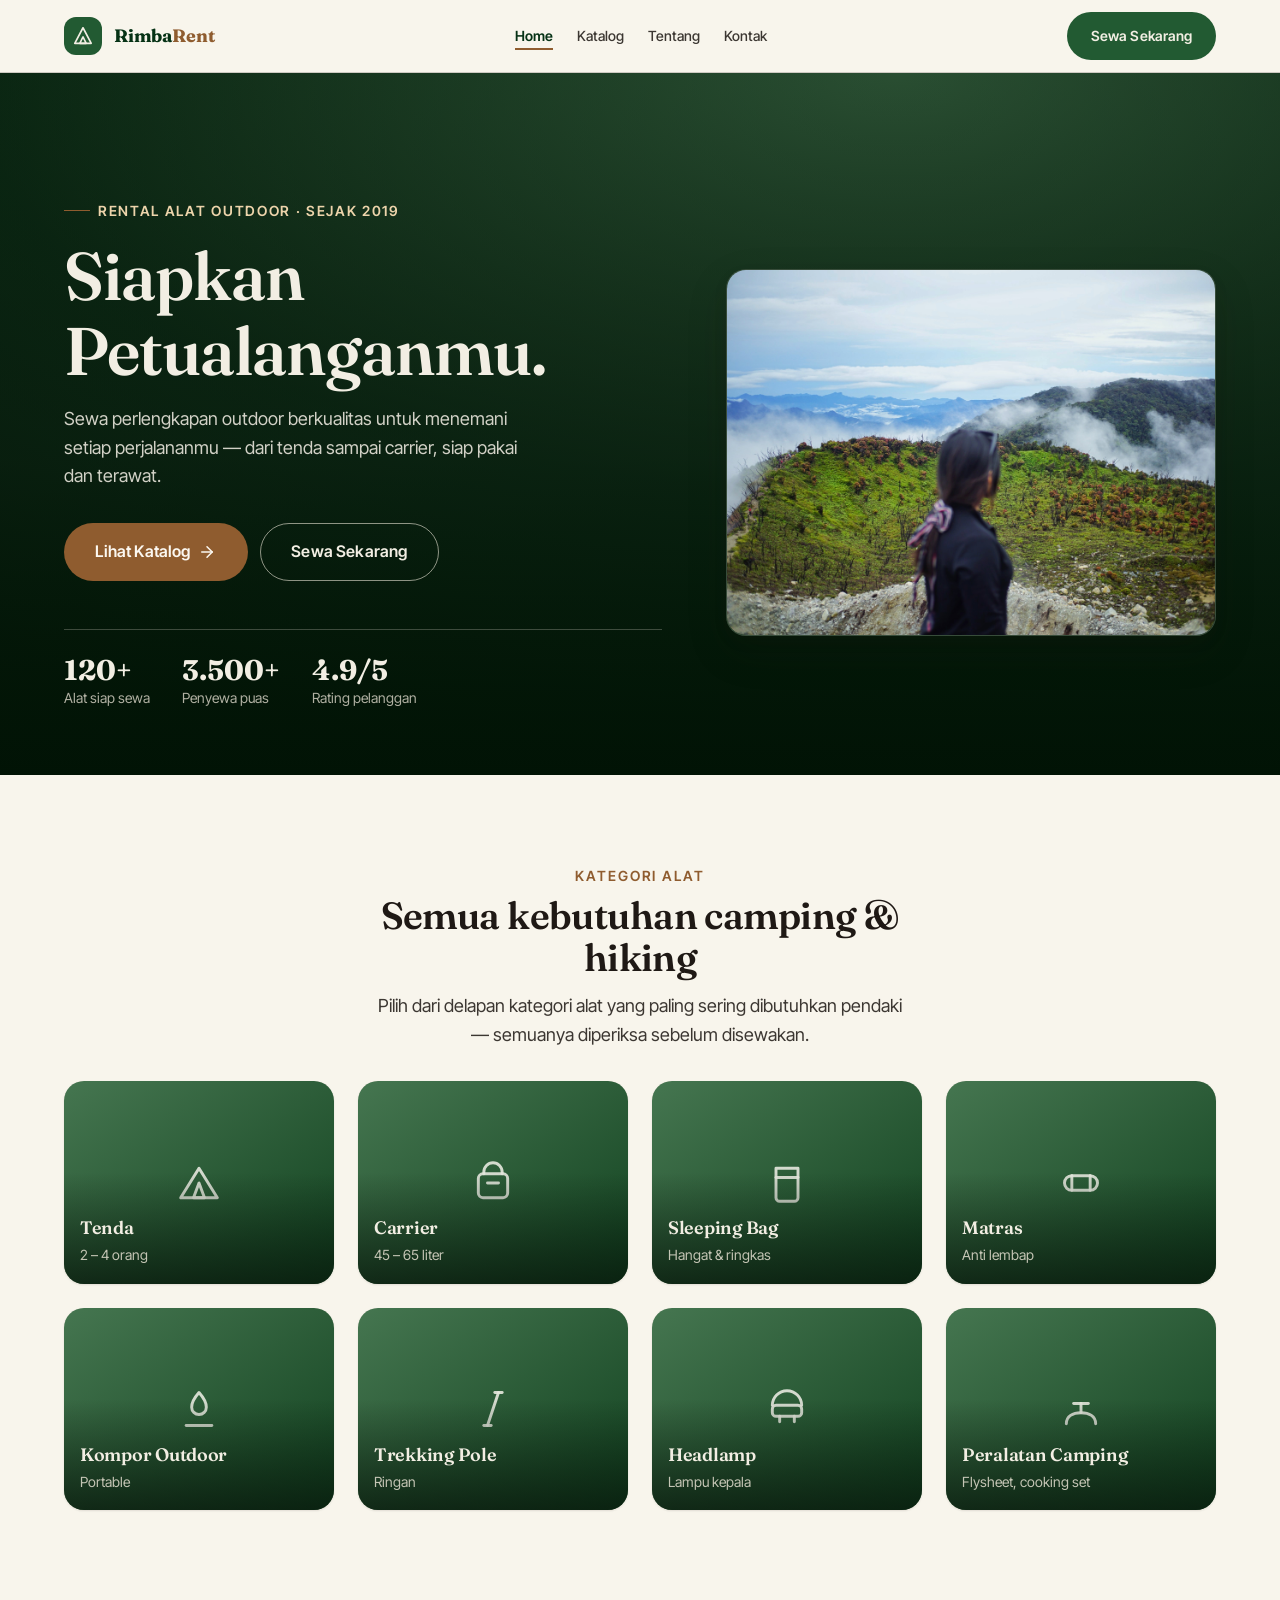
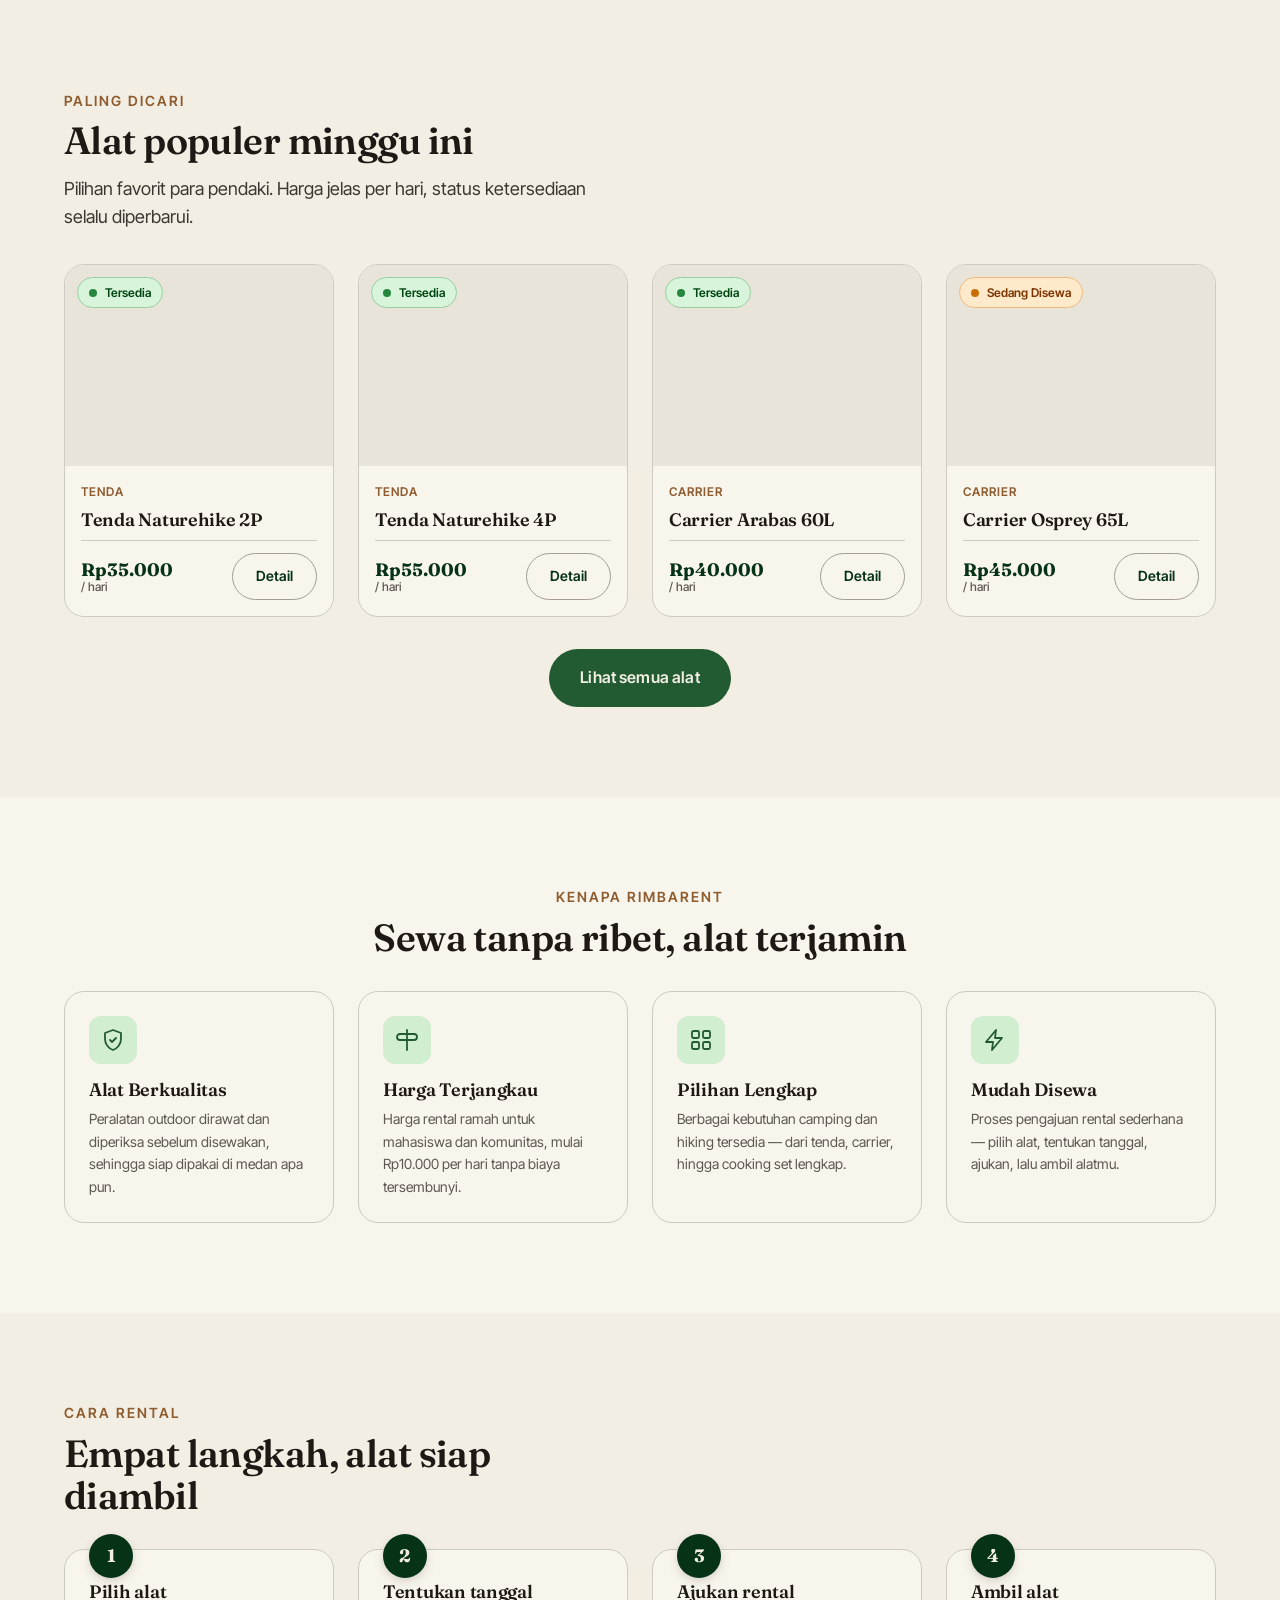
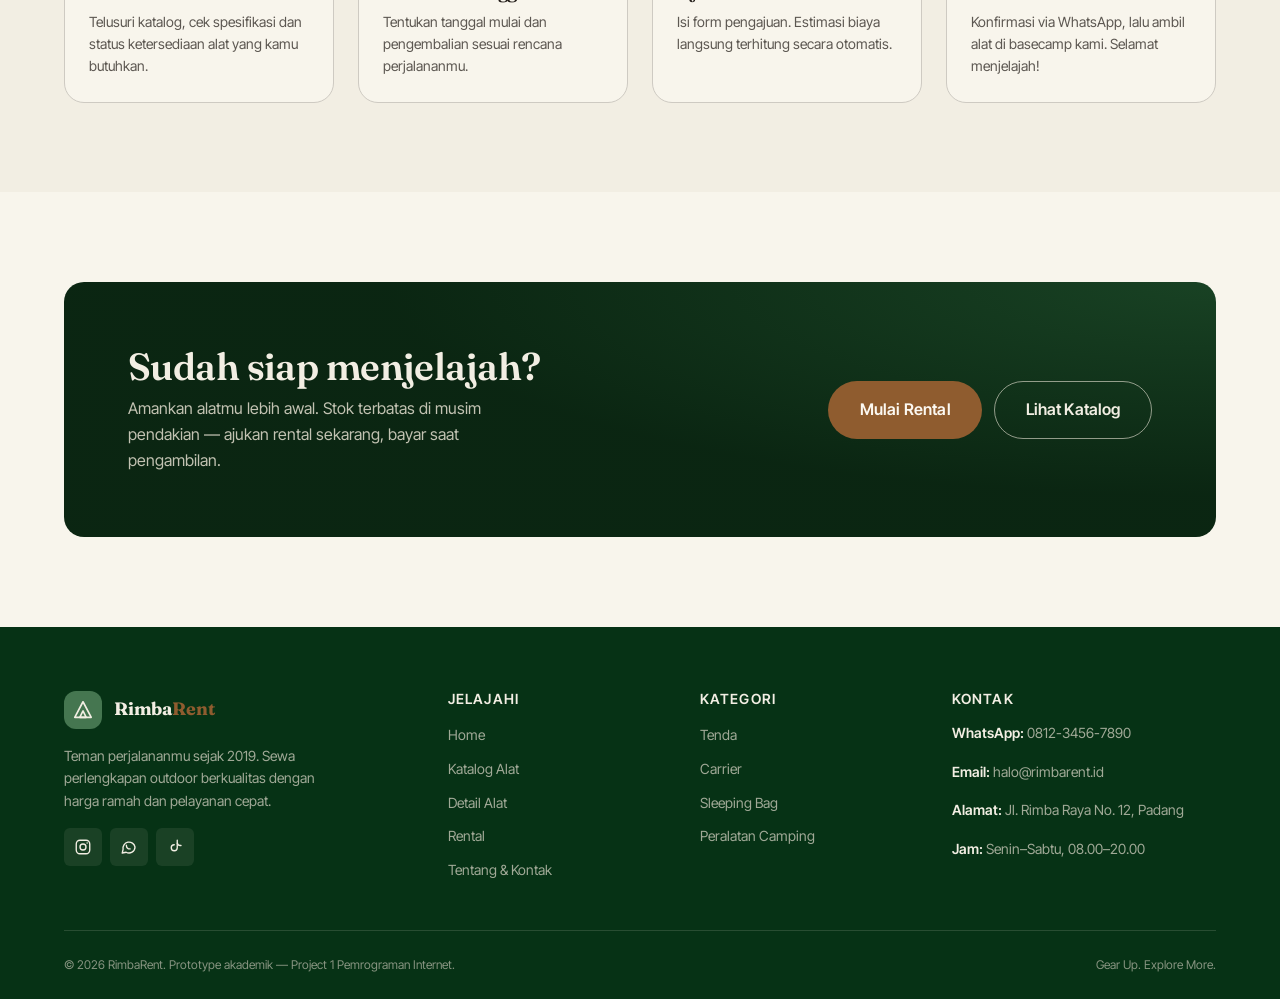
==== commit c4a7b103: "feat: foto kategori/produk via URL eksternal, fitur riwayat sewa, alamat Padang - Kategori, produk k" ====
--- a/index.html
+++ b/index.html
@@ -114,7 +114,8 @@
         <div class="grid categories-grid">
           <a class="category-card" href="pages/katalog.html#tenda">
             <div class="category-card__media">
-              <img src="assets/images/categories/tenda-naturehike-4p.jpg" alt="Tenda dome Naturehike berdiri di area perkemahan pegunungan" onerror="this.style.display='none'">
+              <!-- Foto eksternal (Unsplash) — ganti URL src bila ingin foto lain -->
+              <img src="https://images.unsplash.com/photo-1508873699372-7aeab60b44ab?auto=format&fit=crop&w=800&q=70" alt="Tenda dome berdiri di area perkemahan pegunungan" onerror="this.style.display='none'">
               <span class="category-card__icon" aria-hidden="true">
                 <svg viewBox="0 0 24 24" fill="none" stroke="currentColor" stroke-width="1.6" stroke-linecap="round" stroke-linejoin="round"><path d="M12 4 2 20h20L12 4Z"/><path d="M12 12 9 20h6l-3-8Z"/></svg>
               </span>
@@ -123,7 +124,7 @@
           </a>
           <a class="category-card" href="pages/katalog.html#carrier">
             <div class="category-card__media">
-              <img src="assets/images/categories/carrier-60l.jpg" alt="Carrier atau tas gunung besar 60 liter warna hijau" onerror="this.style.display='none'">
+              <img src="https://images.unsplash.com/photo-1551632811-561732d1e306?auto=format&fit=crop&w=800&q=70" alt="Pendaki membawa carrier tas gunung di jalur pendakian" onerror="this.style.display='none'">
               <span class="category-card__icon" aria-hidden="true">
                 <svg viewBox="0 0 24 24" fill="none" stroke="currentColor" stroke-width="1.6" stroke-linecap="round" stroke-linejoin="round"><path d="M7 7V6a5 5 0 0 1 10 0v1"/><rect x="4" y="7" width="16" height="13" rx="2.5"/><path d="M9 12h6"/></svg>
               </span>
@@ -132,7 +133,7 @@
           </a>
           <a class="category-card" href="pages/katalog.html#sleeping-bag">
             <div class="category-card__media">
-              <img src="assets/images/categories/sleeping-bag.jpg" alt="Sleeping bag tergelar di dalam tenda" onerror="this.style.display='none'">
+              <img src="https://images.unsplash.com/photo-1537225228614-56cc3556d7ed?auto=format&fit=crop&w=800&q=70" alt="Area berkemah dengan tenda dan tempat tidur outdoor" onerror="this.style.display='none'">
               <span class="category-card__icon" aria-hidden="true">
                 <svg viewBox="0 0 24 24" fill="none" stroke="currentColor" stroke-width="1.6" stroke-linecap="round" stroke-linejoin="round"><path d="M6 4h12v16a2 2 0 0 1-2 2H8a2 2 0 0 1-2-2V4Z"/><path d="M6 9h12"/></svg>
               </span>
@@ -141,7 +142,7 @@
           </a>
           <a class="category-card" href="pages/katalog.html#matras">
             <div class="category-card__media">
-              <img src="assets/images/categories/matras.jpg" alt="Matras camping digelar di rerumputan" onerror="this.style.display='none'">
+              <img src="https://images.unsplash.com/photo-1504280390367-361c6d9f38f4?auto=format&fit=crop&w=800&q=70" alt="Bagian dalam tenda dengan alas tidur camping" onerror="this.style.display='none'">
               <span class="category-card__icon" aria-hidden="true">
                 <svg viewBox="0 0 24 24" fill="none" stroke="currentColor" stroke-width="1.6" stroke-linecap="round" stroke-linejoin="round"><rect x="3" y="8" width="18" height="8" rx="4"/><path d="M7 8v8M17 8v8"/></svg>
               </span>
@@ -150,7 +151,7 @@
           </a>
           <a class="category-card" href="pages/katalog.html#kompor">
             <div class="category-card__media">
-              <img src="assets/images/categories/kompor.jpg" alt="Kompor portable menyala saat memasak di alam bebas" onerror="this.style.display='none'">
+              <img src="https://images.unsplash.com/photo-1478131143081-80f7f84ca84d?auto=format&fit=crop&w=800&q=70" alt="Suasana api unggun dan memasak di alam bebas" onerror="this.style.display='none'">
               <span class="category-card__icon" aria-hidden="true">
                 <svg viewBox="0 0 24 24" fill="none" stroke="currentColor" stroke-width="1.6" stroke-linecap="round" stroke-linejoin="round"><path d="M12 3s4 4.5 4 8a4 4 0 0 1-8 0c0-3.5 4-8 4-8Z"/><path d="M5 21h14"/></svg>
               </span>
@@ -159,7 +160,7 @@
           </a>
           <a class="category-card" href="pages/katalog.html#trekking-pole">
             <div class="category-card__media">
-              <img src="assets/images/categories/trekking-pole.jpg" alt="Trekking pole tertancap di jalur pendakian" onerror="this.style.display='none'">
+              <img src="https://images.unsplash.com/photo-1533240332313-0db49b459ad6?auto=format&fit=crop&w=800&q=70" alt="Pendaki menyusuri jalur pegunungan dengan trekking pole" onerror="this.style.display='none'">
               <span class="category-card__icon" aria-hidden="true">
                 <svg viewBox="0 0 24 24" fill="none" stroke="currentColor" stroke-width="1.6" stroke-linecap="round" stroke-linejoin="round"><path d="M9 21 15 3"/><path d="M13 3h4"/><path d="M7 21h4"/></svg>
               </span>
@@ -168,7 +169,7 @@
           </a>
           <a class="category-card" href="pages/katalog.html#headlamp">
             <div class="category-card__media">
-              <img src="assets/images/categories/headlamp.jpg" alt="Headlamp menyala saat malam di perkemahan" onerror="this.style.display='none'">
+              <img src="https://images.unsplash.com/photo-1517164850305-99a3e65bb47e?auto=format&fit=crop&w=800&q=70" alt="Tenda berkemah di malam hari di bawah langit berbintang" onerror="this.style.display='none'">
               <span class="category-card__icon" aria-hidden="true">
                 <svg viewBox="0 0 24 24" fill="none" stroke="currentColor" stroke-width="1.6" stroke-linecap="round" stroke-linejoin="round"><path d="M4 10a8 8 0 0 1 16 0"/><rect x="4" y="10" width="16" height="6" rx="2"/><path d="M8 16v3M16 16v3"/></svg>
               </span>
@@ -177,7 +178,7 @@
           </a>
           <a class="category-card" href="pages/katalog.html#camping">
             <div class="category-card__media">
-              <img src="assets/images/categories/camping.jpg" alt="Peralatan camping seperti flysheet dan cooking set di basecamp" onerror="this.style.display='none'">
+              <img src="https://images.unsplash.com/photo-1510312305653-8ed496efae75?auto=format&fit=crop&w=800&q=70" alt="Peralatan camping dan tenda di area basecamp" onerror="this.style.display='none'">
               <span class="category-card__icon" aria-hidden="true">
                 <svg viewBox="0 0 24 24" fill="none" stroke="currentColor" stroke-width="1.6" stroke-linecap="round" stroke-linejoin="round"><path d="M4 20c0-4 3.5-6 8-6s8 2 8 6"/><path d="M12 14V9"/><path d="M8 9h8"/></svg>
               </span>
@@ -201,7 +202,7 @@
           <!-- P01 -->
           <article class="product-card">
             <div class="product-card__media">
-              <img src="assets/images/products/tenda-naturehike-2p.jpg" alt="Tenda Naturehike 2P dome abu-abu di area perkemahan" loading="lazy" onerror="this.style.display='none'">
+              <img src="https://images.unsplash.com/photo-1504280390367-361c6d9f38f4?auto=format&fit=crop&w=800&q=70" alt="Tenda Naturehike 2P dome abu-abu di area perkemahan" loading="lazy" onerror="this.style.display='none'">
             </div>
             <div class="product-card__body">
               <span class="badge badge--ok product-card__badge"><span class="badge__dot"></span>Tersedia</span>
@@ -217,7 +218,7 @@
           <!-- P02 -->
           <article class="product-card">
             <div class="product-card__media">
-              <img src="assets/images/products/tenda-naturehike-4p.jpg" alt="Tenda Naturehike 4P dan camping set di alam bebas" loading="lazy" onerror="this.style.display='none'">
+              <img src="https://images.unsplash.com/photo-1508873699372-7aeab60b44ab?auto=format&fit=crop&w=800&q=70" alt="Tenda Naturehike 4P dan camping set di alam bebas" loading="lazy" onerror="this.style.display='none'">
             </div>
             <div class="product-card__body">
               <span class="badge badge--ok product-card__badge"><span class="badge__dot"></span>Tersedia</span>
@@ -233,7 +234,7 @@
           <!-- P04 -->
           <article class="product-card">
             <div class="product-card__media">
-              <img src="assets/images/products/carrier-60l.jpg" alt="Carrier Arabas 60 liter warna hijau untuk pendakian" loading="lazy" onerror="this.style.display='none'">
+              <img src="https://images.unsplash.com/photo-1519904981063-b0cf448d479e?auto=format&fit=crop&w=800&q=70" alt="Carrier Arabas 60 liter warna hijau untuk pendakian" loading="lazy" onerror="this.style.display='none'">
             </div>
             <div class="product-card__body">
               <span class="badge badge--ok product-card__badge"><span class="badge__dot"></span>Tersedia</span>
@@ -249,7 +250,7 @@
           <!-- P03 -->
           <article class="product-card">
             <div class="product-card__media">
-              <img src="assets/images/products/carrier-65l.jpg" alt="Carrier Osprey 65 liter warna hitam untuk ekspedisi" loading="lazy" onerror="this.style.display='none'">
+              <img src="https://images.unsplash.com/photo-1551632811-561732d1e306?auto=format&fit=crop&w=800&q=70" alt="Carrier Osprey 65 liter warna hitam untuk ekspedisi" loading="lazy" onerror="this.style.display='none'">
             </div>
             <div class="product-card__body">
               <span class="badge badge--busy product-card__badge"><span class="badge__dot"></span>Sedang Disewa</span>
@@ -409,7 +410,7 @@
           <ul class="footer-contact">
             <li><b>WhatsApp:</b> 0812-3456-7890</li>
             <li><b>Email:</b> halo@rimbarent.id</li>
-            <li><b>Alamat:</b> Jl. Rimba Raya No. 12, Bandung</li>
+            <li><b>Alamat:</b> Jl. Rimba Raya No. 12, Padang</li>
             <li><b>Jam:</b> Senin–Sabtu, 08.00–20.00</li>
           </ul>
         </div>
--- a/css/style.css
+++ b/css/style.css
@@ -271,3 +271,7 @@
 .center { text-align: center; margin-inline: auto; }
 .mt-6 { margin-top: var(--sp-6); }
 .mt-7 { margin-top: var(--sp-7); }
+
+/* Pastikan atribut hidden selalu menyembunyikan elemen (menimpa display pada .btn/.grid dll) */
+[hidden] { display: none !important; }
+
--- a/css/components.css
+++ b/css/components.css
@@ -1220,3 +1220,84 @@
   border: 1px dashed var(--rule);
   border-radius: var(--r-lg);
 }
+
+/* --------------------------------------------------------------------------
+   RIWAYAT PENGAJUAN (localStorage)
+   -------------------------------------------------------------------------- */
+.btn--sm {
+  padding: 0.4rem 0.85rem;
+  font-size: var(--fs-sm);
+}
+
+.history-summary {
+  display: flex;
+  flex-wrap: wrap;
+  align-items: center;
+  gap: var(--sp-5);
+  padding: var(--sp-5);
+  margin-bottom: var(--sp-5);
+  background: var(--paper);
+  border: 1px solid var(--rule);
+  border-radius: var(--r-lg);
+  box-shadow: var(--sh-sm);
+}
+.history-summary__item { display: flex; flex-direction: column; gap: 2px; }
+.history-summary__item span {
+  font-size: var(--fs-xs);
+  text-transform: uppercase;
+  letter-spacing: 0.06em;
+  color: var(--muted);
+}
+.history-summary__item b { font-size: var(--fs-lg); color: var(--ink); }
+.history-summary__clear { margin-left: auto; }
+
+.history-list { display: grid; gap: var(--sp-4); }
+
+.history-card {
+  background: var(--paper);
+  border: 1px solid var(--rule);
+  border-radius: var(--r-md);
+  padding: var(--sp-5);
+  box-shadow: var(--sh-sm);
+  transition: transform var(--t-med), box-shadow var(--t-med);
+}
+.history-card:hover { transform: translateY(-2px); box-shadow: var(--sh-md); }
+
+.history-card__head {
+  display: flex;
+  flex-wrap: wrap;
+  align-items: flex-start;
+  justify-content: space-between;
+  gap: var(--sp-3);
+  margin-bottom: var(--sp-4);
+}
+.history-card__tool { font-size: var(--fs-md); margin-bottom: 2px; }
+.history-card__date { font-size: var(--fs-xs); color: var(--muted); }
+.history-card__badge { flex: none; }
+
+.history-card__rows {
+  display: grid;
+  grid-template-columns: repeat(3, 1fr);
+  gap: var(--sp-3) var(--sp-5);
+  padding-block: var(--sp-4);
+  border-top: 1px solid var(--rule);
+  border-bottom: 1px solid var(--rule);
+}
+.history-card__rows > div { display: flex; flex-direction: column; gap: 2px; }
+.history-card__rows span { font-size: var(--fs-xs); color: var(--muted); }
+.history-card__rows b { font-size: var(--fs-sm); font-weight: 600; color: var(--ink-soft); }
+.history-card__total { color: var(--forest) !important; font-size: var(--fs-base) !important; }
+
+.history-card__actions {
+  display: flex;
+  flex-wrap: wrap;
+  gap: var(--sp-2);
+  margin-top: var(--sp-4);
+}
+.history-card__remove { color: oklch(42% 0.16 27); }
+.history-card__remove:hover { border-color: var(--maint); }
+
+@media (max-width: 767px) {
+  .history-card__rows { grid-template-columns: repeat(2, 1fr); }
+  .history-summary__clear { margin-left: 0; width: 100%; }
+}
